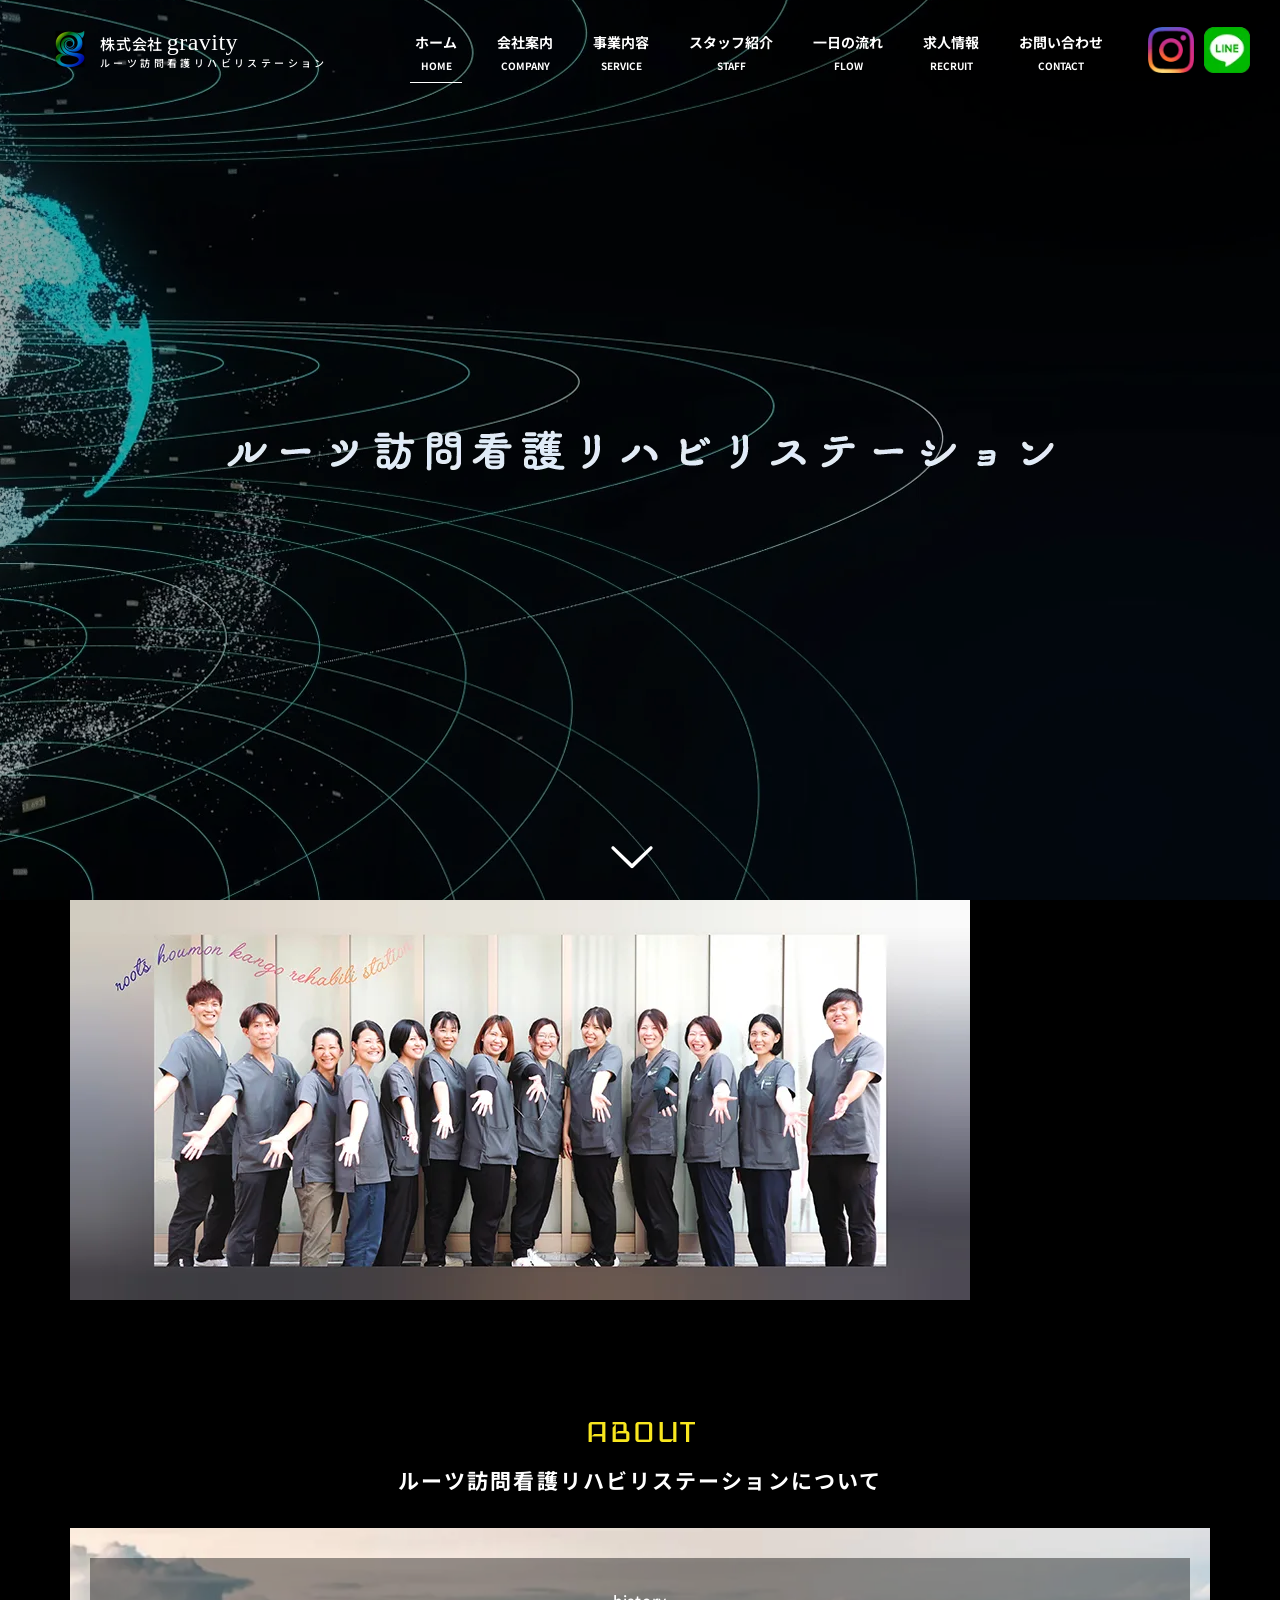
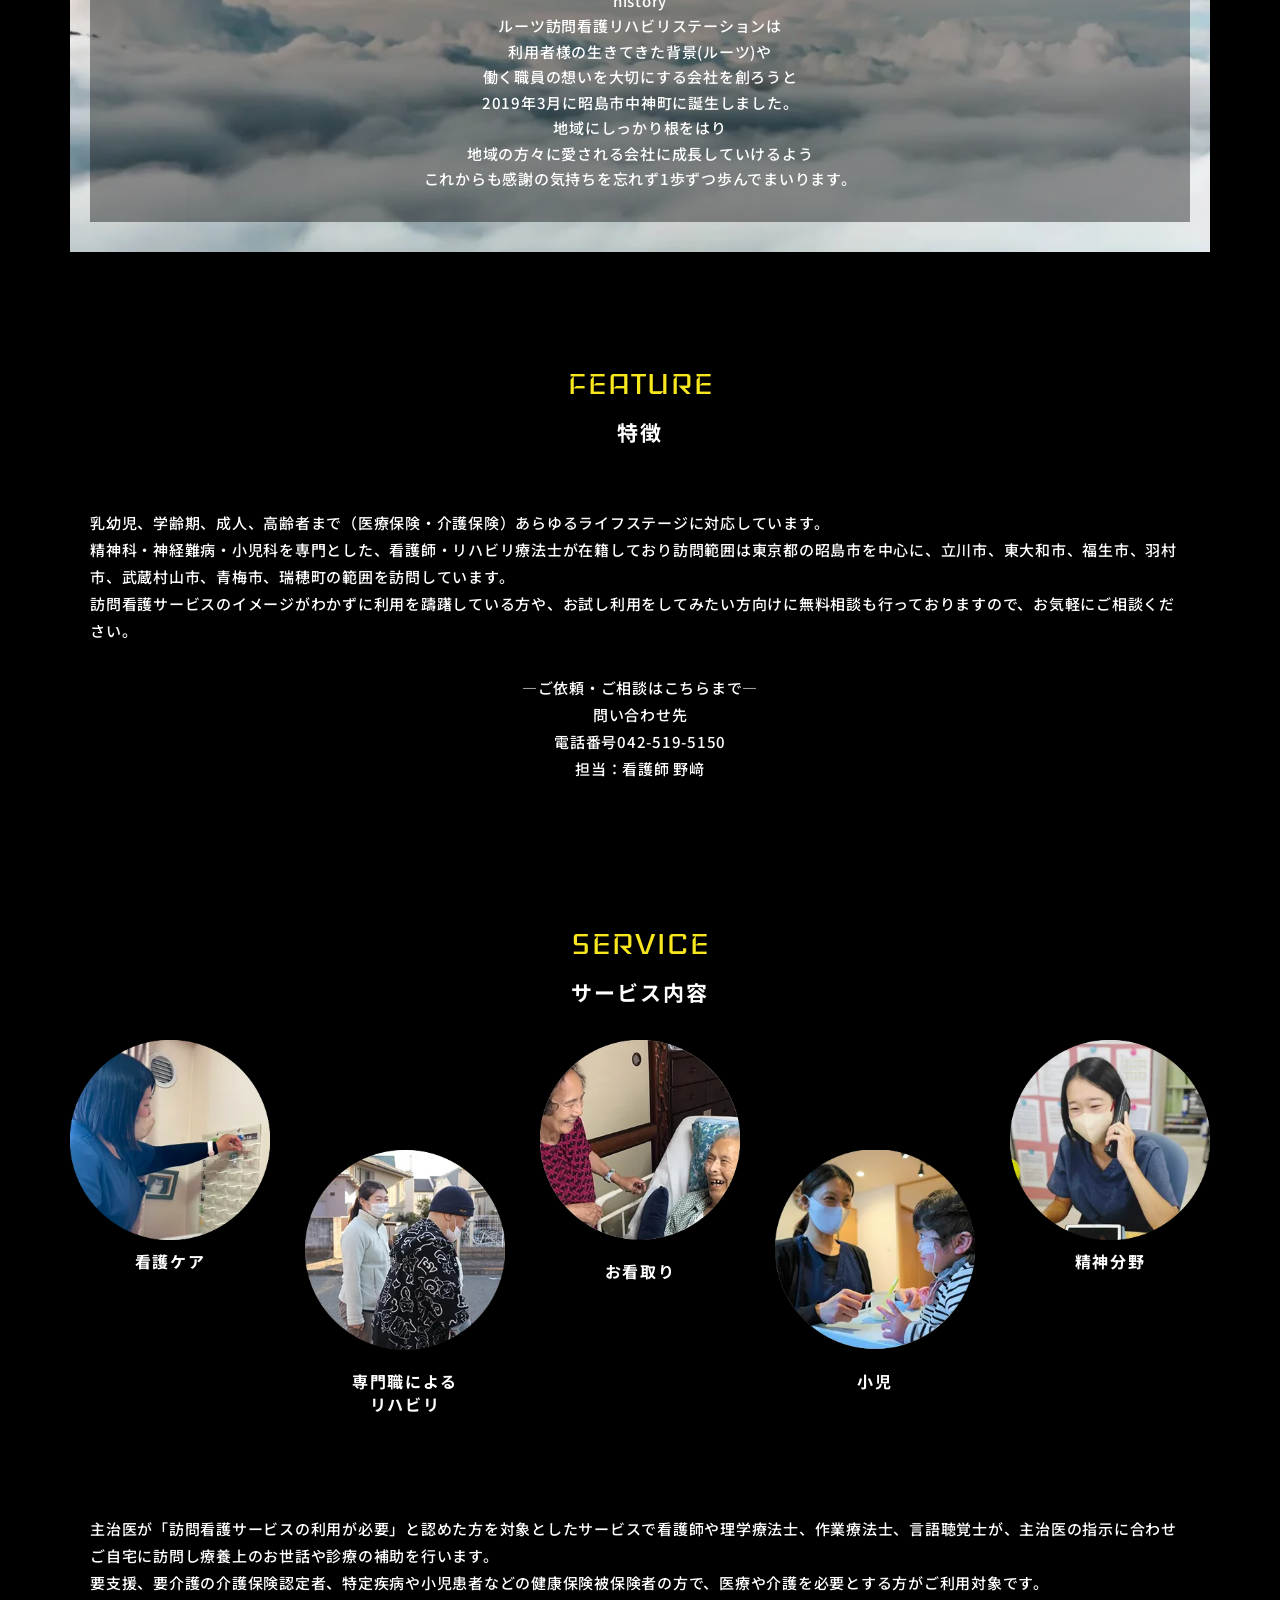
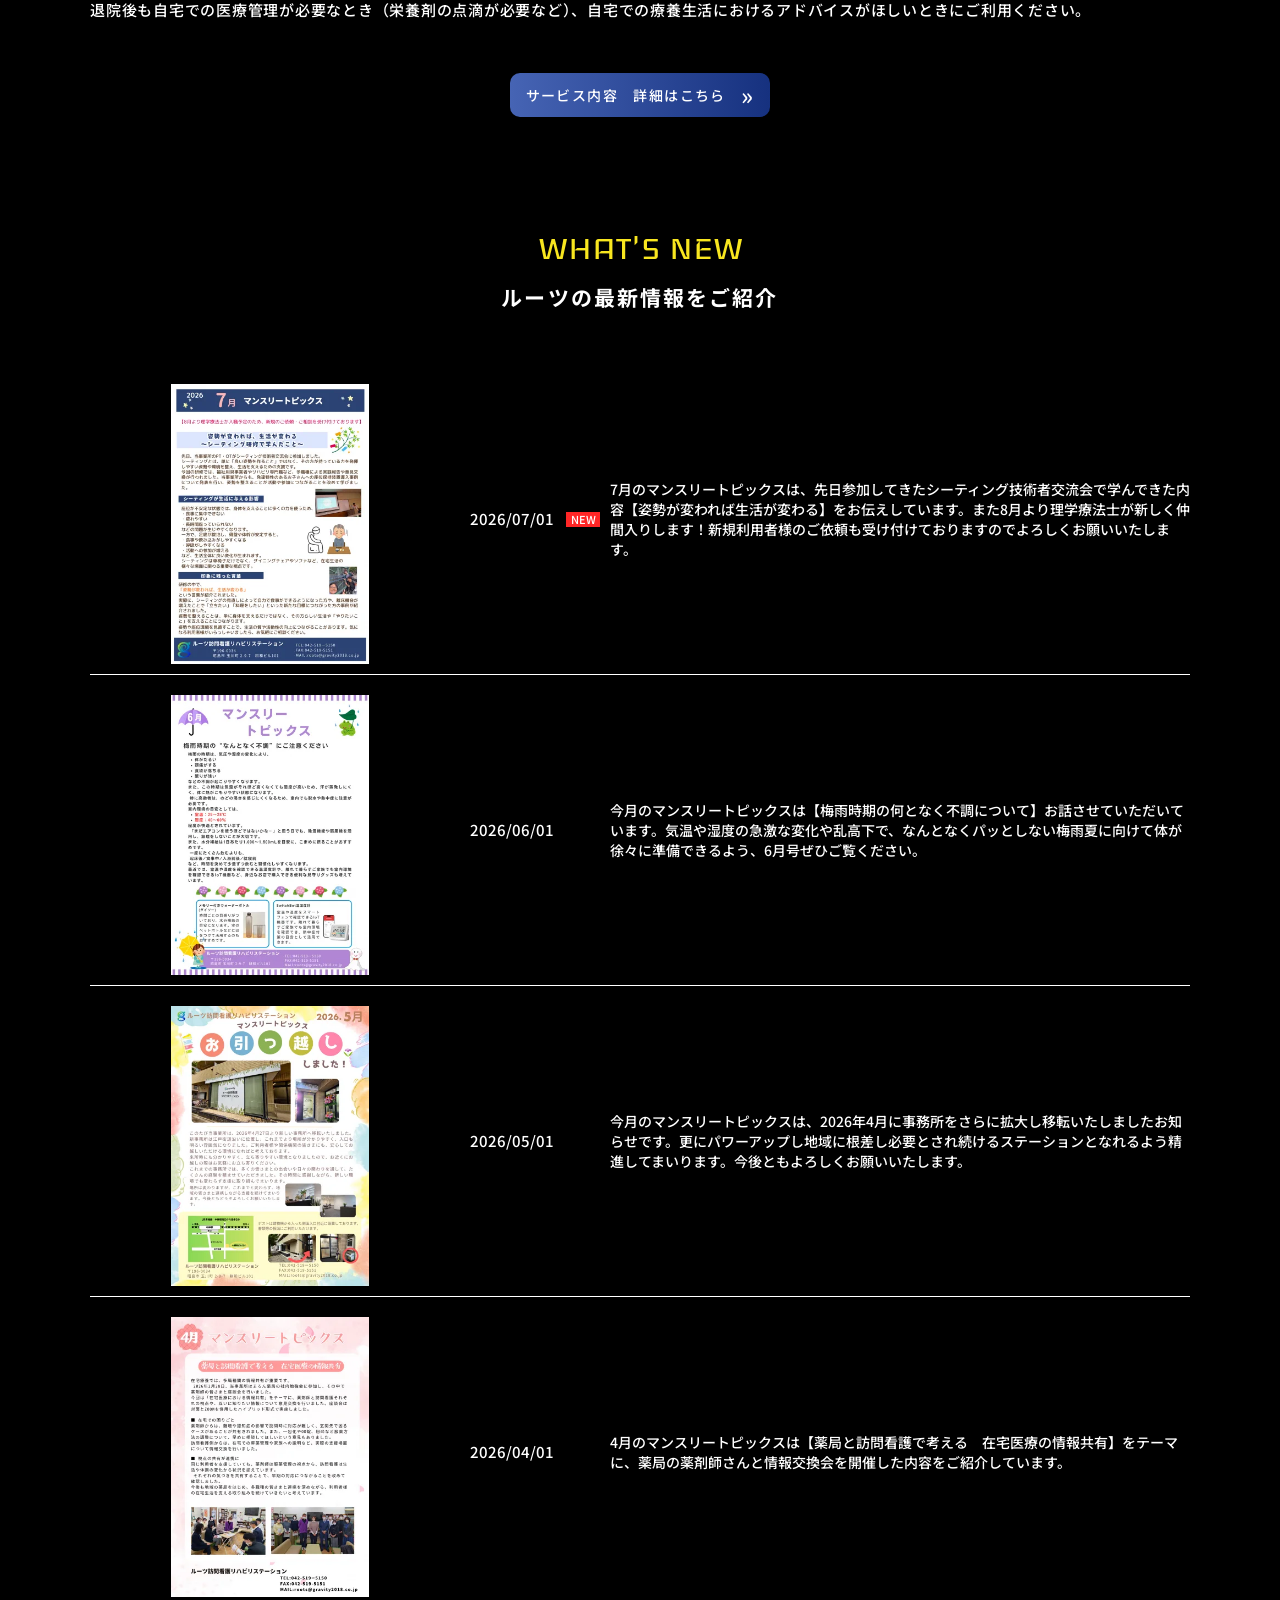
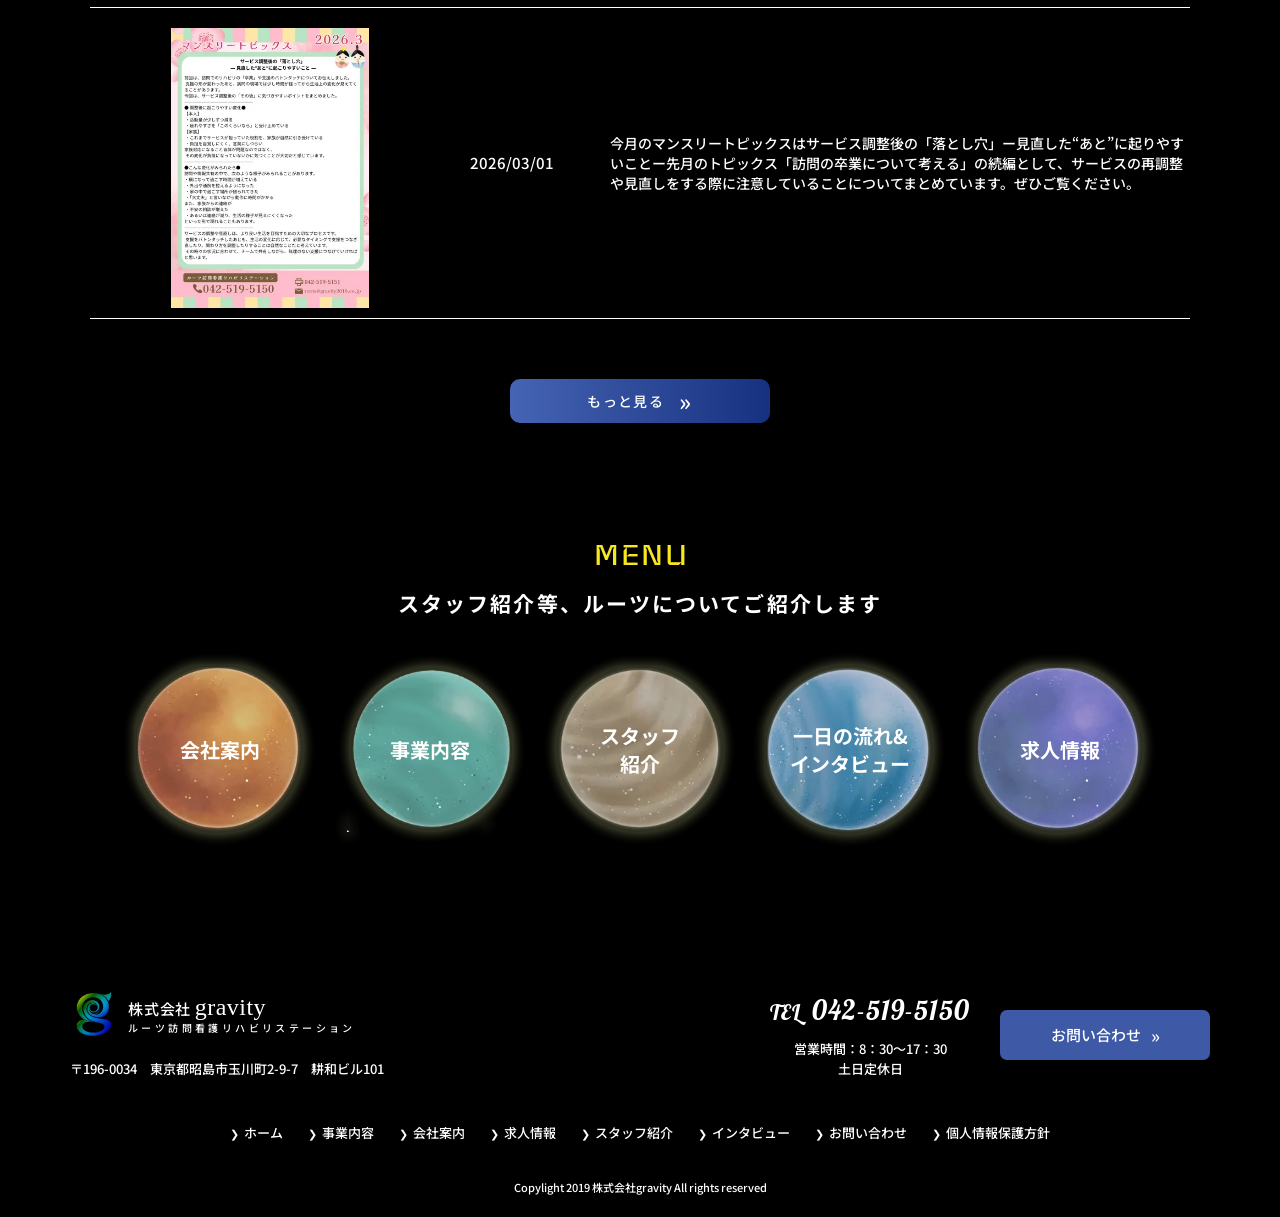
==== index.html @ e6da3119 "ルーツ訪問看護リハビリステーション サイト再構築版 (お客様確認用ステージング) - 現行サイト(gravity2018.co.jp)の忠実再現版 全9ページ - 新ロゴ・新住所(玉川町2-9-7 耕" ====
<!DOCTYPE html>
<html lang="ja">
<head>
	<meta charset="UTF-8">
	<title>ルーツ訪問看護リハビリステーション｜昭島市、立川市を経験豊富なスタッフが訪問看護で安心サポート｜株式会社gravity</title>
	<meta name="description" content="ルーツ訪問看護リハビリステーションは高齢者向け住宅などにお住まいの方に訪問看護・訪問リハビリ・ケアマネジメントを行っております。経験豊富なスタッフが在宅による訪問看護というサポートで、安心と共に心地よい生活が送れるようお手伝い致します。　訪問看護スタッフも募集中です。">
	<meta name="viewport" content="width=device-width, initial-scale=1">
	<meta name="format-detection" content="telephone=no">

	<!-- OGP (公開ドメイン確定後、og:url / og:image を絶対URLに変更する) -->
	<meta property="og:type" content="website">
	<meta property="og:title" content="ルーツ訪問看護リハビリステーション｜株式会社gravity">
	<meta property="og:description" content="昭島市、立川市を中心に訪問看護・訪問リハビリを行うルーツ訪問看護リハビリステーションの公式サイトです。">
	<meta property="og:site_name" content="ルーツ訪問看護リハビリステーション">
	<meta property="og:image" content="ogp.png">
	<meta property="og:locale" content="ja_JP">
	<meta name="twitter:card" content="summary_large_image">

	<link rel="icon" href="favicon.ico">
	<link rel="apple-touch-icon" href="apple-touch-icon.png">

	<link rel="preconnect" href="https://fonts.googleapis.com">
	<link rel="preconnect" href="https://fonts.gstatic.com" crossorigin>
	<link href="https://fonts.googleapis.com/css2?family=Iceland&family=Noto+Sans+JP:wght@500;700&family=Pattaya&display=swap" rel="stylesheet">
	<link rel="stylesheet" href="css/style.css">

	<!-- 構造化データ(JSON-LD)は js/include.js が data/company.json から生成 -->
	<script src="js/site-config.js"></script>
</head>

<body data-page="home">
	<!-- 背景: SP・アニメ抑制時は静止画、PCは動画 (ui.jsが切替) -->
	<div class="bg-poster" aria-hidden="true"></div>
	<video id="bg-video" data-src="video/bg_movie.mp4" poster="optimized/images/bg_body.webp" muted loop playsinline autoplay preload="none" aria-hidden="true" tabindex="-1"></video>
	<div class="video_grad" aria-hidden="true"></div>

	<div class="site">
		<header id="site-header" class="site-header"><!-- js/include.js が描画 --></header>

		<main>
			<div class="mainimg">
				<p class="catch_top"><img src="optimized/images/catch_mainimg.webp" width="880" height="180" alt="あなたのために今考え 今動く　ルーツ訪問看護リハビリテーション　Roots Home Nursing Rehabilitation Station"></p>
				<a href="#top_staff" class="scroll-down" aria-label="下へスクロール"></a>
			</div>

			<div class="container mb_cont" id="top_staff">
				<p><img src="optimized/images/top_staff.webp" width="900" height="400" alt="ルーツ訪問看護リハビリステーションのスタッフ" loading="lazy" decoding="async"></p>
			</div>

			<!-- 求人告知枠: 現行サイトで非表示のため hidden を維持。
			     表示する場合は hidden 属性を外すだけで有効になる。 -->
			<section class="container mb_cont" id="top-recruit" hidden>
				<h2 class="top"><span>RECRUIT</span>求人情報</h2>
				<p class="ttl_top01">ルーツ訪問看護リハビリステーションでは一緒に働いてくれる仲間を募集中です。<br>
					<span class="add-text">ホームページまたはお電話で直接ご連絡をいただき採用に至った場合には、<br>お祝い金と入社支度金を支給します。(支給要件あり)</span></p>
				<p class="btn_top"><a href="recruit.html">ルーツ訪問看護リハビリステーションの<br class="pc-hide">特徴や募集要項など 詳しくはこちら</a></p>
			</section>

			<section class="container mb_cont">
				<h2 class="top"><span>ABOUT</span>ルーツ訪問看護リハビリステーションについて</h2>
				<div class="flexBox_c">
					<div class="cont50">
						<div class="bg_about">
							<div class="bg_black02">
								<p class="s15 lh2 tac">
									history<br>
									ルーツ訪問看護リハビリステーションは<br>
									利用者様の生きてきた背景(ルーツ)や<br>
									働く職員の想いを大切にする会社を創ろうと<br>
									2019年3月に昭島市中神町に誕生しました。<br>
									地域にしっかり根をはり<br>
									地域の方々に愛される会社に成長していけるよう<br>
									これからも感謝の気持ちを忘れず1歩ずつ歩んでまいります。
								</p>
							</div>
						</div>
					</div>
				</div>
			</section>

			<section class="container mb_cont">
				<h2 class="top"><span>FEATURE</span>特徴</h2>
				<div class="bg_black w_top04">
					<div class="mb30">
						<p class="text">乳幼児、学齢期、成人、高齢者まで（医療保険・介護保険）あらゆるライフステージに対応しています。<br>
							精神科・神経難病・小児科を専門とした、看護師・リハビリ療法士が在籍しており訪問範囲は東京都の昭島市を中心に、立川市、東大和市、福生市、羽村市、武蔵村山市、青梅市、瑞穂町の範囲を訪問しています。<br>
							訪問看護サービスのイメージがわかずに利用を躊躇している方や、お試し利用をしてみたい方向けに無料相談も行っておりますので、お気軽にご相談ください。</p>
					</div>
					<p class="tac">―ご依頼・ご相談はこちらまで―<br>
						問い合わせ先<br>
						電話番号042-519-5150<br>
						担当：看護師 野﨑</p>
				</div>
			</section>

			<section class="container mb_cont">
				<h2 class="top"><span>SERVICE</span>サービス内容</h2>
				<div class="flex_b mb_cont3">
					<article class="top06">
						<a href="service.html#service01_3">
							<p><img src="optimized/images/pic_top06_1.webp" width="285" height="285" alt="看護ケア" loading="lazy" decoding="async"></p>
							<h3>看護ケア</h3>
						</a>
					</article>
					<article class="top06">
						<a href="service.html#service01_2">
							<p><img src="optimized/images/pic_top06_2.webp" width="285" height="300" alt="専門職によるリハビリ" loading="lazy" decoding="async"></p>
							<h3>専門職による<br>リハビリ</h3>
						</a>
					</article>
					<article class="top06">
						<a href="service.html#service01_4">
							<p><img src="optimized/images/pic_top06_3.webp" width="285" height="300" alt="お看取り" loading="lazy" decoding="async"></p>
							<h3>お看取り</h3>
						</a>
					</article>
					<article class="top06">
						<a href="service.html#service01_1">
							<p><img src="optimized/images/pic_top06_4.webp" width="285" height="300" alt="小児" loading="lazy" decoding="async"></p>
							<h3>小児</h3>
						</a>
					</article>
					<article class="top06">
						<a href="service.html#service01_seisin">
							<p><img src="optimized/images/pic_top06_5.webp" width="285" height="285" alt="精神分野" loading="lazy" decoding="async"></p>
							<h3>精神分野</h3>
						</a>
					</article>
				</div>
				<div class="bg_black w_top04">
					<p class="text">主治医が「訪問看護サービスの利用が必要」と認めた方を対象としたサービスで看護師や理学療法士、作業療法士、言語聴覚士が、主治医の指示に合わせご自宅に訪問し療養上のお世話や診療の補助を行います。<br>
						要支援、要介護の介護保険認定者、特定疾病や小児患者などの健康保険被保険者の方で、医療や介護を必要とする方がご利用対象です。<br>
						退院後も自宅での医療管理が必要なとき（栄養剤の点滴が必要など）、自宅での療養生活におけるアドバイスがほしいときにご利用ください。</p>
				</div>
				<p class="btn_top"><a href="service.html">サービス内容　詳細はこちら</a></p>
			</section>

			<section class="container mb_cont">
				<h2 class="top"><span>WHAT'S NEW</span>ルーツの最新情報をご紹介</h2>
				<div class="bg_top05">
					<div id="news-list"><!-- js/render-news.js が最新5件を描画 --></div>
				</div>
				<p class="btn_top btn_news"><a href="news.html">もっと見る</a></p>
			</section>

			<section class="container mb_cont">
				<h2 class="top"><span>MENU</span>スタッフ紹介等、ルーツについてご紹介します</h2>
				<ul class="top04">
					<li><a href="company.html">会社案内</a></li>
					<li><a href="service.html">事業内容</a></li>
					<li><a href="staff.html">スタッフ<br>紹介</a></li>
					<li><a href="interview.html">一日の流れ&amp;<br>インタビュー</a></li>
					<li><a href="recruit.html">求人情報</a></li>
				</ul>
			</section>
		</main>

		<footer id="site-footer" class="site-footer"><!-- js/include.js が描画 --></footer>

		<p class="pagetop"><a href="#" aria-label="このページの先頭へ"><img src="optimized/images/pagetop.webp" width="44" height="43" alt="pagetop このページの先頭へ"></a></p>
	</div>

	<dialog id="lightbox" class="lightbox" aria-label="画像の拡大表示">
		<button class="lightbox-close" aria-label="閉じる">×</button>
		<img src="" alt="">
	</dialog>

	<noscript><p style="text-align:center;padding:1em;">このサイトの表示にはJavaScriptが必要です。</p></noscript>

	<script src="js/data-source.js"></script>
	<script src="js/include.js"></script>
	<script src="js/render-news.js"></script>
	<script src="js/ui.js"></script>
</body>
</html>
---- css/style.css ----
@charset "UTF-8";
/* ============================================================
   ルーツ訪問看護リハビリステーション
   既存サイト(gravity2018.co.jp)再現版 スタイルシート
   - Bootstrap/jQuery非依存
   - ブレークポイント: SP <768 / TB 768-991 / PC >=992 / WIDE >=1200
   ============================================================ */

:root {
  --c-bg: #000;
  --c-text: #fff;
  --c-accent: #f8e61f;
  --c-btn-grad-1: #4664b4;
  --c-btn-grad-2: #16317f;
  --c-btn-footer: #3e59a6;
  --c-news-new: #ff2626;
  --font-base: 'Noto Sans JP', "ヒラギノ角ゴ ProN", "Hiragino Kaku Gothic ProN", "メイリオ", Meiryo, sans-serif;
  --font-en: 'Iceland', cursive;
  --font-tel: 'Pattaya', sans-serif;
}

/* ---------- reset ---------- */
*, *::before, *::after { box-sizing: border-box; }
body, h1, h2, h3, p, ul, ol, li, figure, dl, dd { margin: 0; padding: 0; }
ul, ol { list-style: none; }
img { max-width: 100%; height: auto; vertical-align: middle; border: 0; }
a { color: var(--c-text); text-decoration: none; transition: opacity .2s; }
a:hover { opacity: .8; }
button { font: inherit; background: none; border: none; cursor: pointer; color: inherit; }

html { scroll-behavior: smooth; }
body {
  font-family: var(--font-base);
  font-weight: 500;
  font-size: 15px;
  color: var(--c-text);
  background-color: var(--c-bg);
  -webkit-text-size-adjust: 100%;
  line-height: 1.6;
}

.visually-hidden {
  position: absolute; width: 1px; height: 1px;
  margin: -1px; padding: 0; overflow: hidden;
  clip: rect(0 0 0 0); white-space: nowrap; border: 0;
}

/* ---------- layout ---------- */
.container { width: 100%; padding: 0 15px; margin: 0 auto; }
@media (min-width: 768px)  { .container { max-width: 750px; } }
@media (min-width: 992px)  { .container { max-width: 970px; } }
@media (min-width: 1200px) { .container { max-width: 1170px; } }

.mb_cont  { margin-bottom: 60px; }
.mb_cont3 { margin-bottom: 30px; }
@media (min-width: 992px) {
  .mb_cont  { margin-bottom: 100px; }
  .mb_cont3 { margin-bottom: 40px; }
}
.mb30 { margin-bottom: 30px; }
.tac { text-align: center; }
.lh2 { line-height: 2; letter-spacing: .05em; }
.s15 { font-size: 14px; line-height: 1.7; }
@media (min-width: 768px) { .s15 { font-size: 15px; } }

/* ---------- 背景動画・ポスター ---------- */
.bg-poster {
  position: fixed; inset: 0; z-index: 0;
  background: url(../optimized/images/bg_body.webp) no-repeat center center / cover;
}
#bg-video {
  position: fixed; right: 0; bottom: 0;
  min-width: 100%; min-height: 100%;
  width: auto; height: auto;
  z-index: 1;
  object-fit: cover;
}
body.no-video #bg-video { display: none; }
.video_grad {
  width: 100%; height: 100vh;
  position: fixed; top: 0; left: 0;
  background: linear-gradient(to bottom, #000, #000);
  opacity: .35;
  z-index: 2;
  pointer-events: none;
}
.site { position: relative; z-index: 3; overflow-x: hidden; }

/* ---------- header / nav ---------- */
header.site-header {
  width: 100%;
  padding: 15px;
  position: absolute; top: 0; left: 0;
  z-index: 9999;
}
@media (min-width: 992px) {
  header.site-header {
    height: 100px;
    padding: 15px 30px 15px 50px;
    display: flex; align-items: center;
  }
  header.site-header.h_fixed {
    position: fixed;
    background-color: rgba(0, 0, 0, .8);
    box-shadow: 1px 1px 1px rgba(0, 0, 0, .2);
    transition: background-color .3s;
  }
}
.header-inner {
  width: 100%; max-width: 1900px; margin: 0 auto;
  display: flex; align-items: center; justify-content: space-between;
}
.brand { line-height: 1; }
.brand a { display: inline-block; }

/* ---------- 新ロゴ (マーク + テキスト) ---------- */
a.logo-lockup {
  display: inline-flex;
  align-items: center;
  gap: 10px;
  color: #fff;
  white-space: nowrap;
}
a.logo-lockup:hover { opacity: .9; }
.logo-mark { width: auto; height: 44px; flex-shrink: 0; }
.logo-text { display: flex; flex-direction: column; gap: 4px; line-height: 1; }
.logo-company { font-size: 15px; font-weight: 500; letter-spacing: .05em; }
.logo-company .logo-en {
  font-family: Georgia, "Times New Roman", serif;
  font-size: 24px;
  letter-spacing: .02em;
}
.logo-brand { font-size: 10px; letter-spacing: .34em; font-weight: 500; white-space: nowrap; }
@media (max-width: 480px) {
  .logo-mark { height: 36px; }
  .logo-company { font-size: 13px; }
  .logo-company .logo-en { font-size: 19px; }
  .logo-brand { font-size: 8px; letter-spacing: .22em; }
}
@media (min-width: 992px)  { .logo-mark { height: 40px; } }
@media (min-width: 1300px) { .logo-mark { height: 50px; } }

.flex_right { display: flex; align-items: center; }

/* SNSアイコン */
.sns-list { display: flex; align-items: center; gap: 10px; }
.sns-list img { width: 40px; }
@media (min-width: 992px) { .sns-list { margin-left: 10px; } .sns-list img { width: 46px; } }
.sns-sp { position: absolute; top: 22px; right: 60px; }
@media (min-width: 992px) { .sns-sp { display: none; } }
@media (max-width: 991px) { .sns-pc { display: none; } }

/* ハンバーガー (<=991px) */
.nav-toggle {
  display: none;
  position: absolute; top: 24px; right: 15px;
  width: 30px; height: 20px;
  z-index: 10001;
}
.nav-toggle span {
  position: absolute; right: 0;
  width: 100%; height: 2px;
  background-color: #fff;
  transition: transform .4s, opacity .4s;
}
.nav-toggle span:nth-of-type(1) { top: 0; }
.nav-toggle span:nth-of-type(2) { top: 9px; }
.nav-toggle span:nth-of-type(3) { bottom: 0; }
.nav-toggle[aria-expanded="true"] span:nth-of-type(1) { transform: translateY(9px) rotate(-45deg); }
.nav-toggle[aria-expanded="true"] span:nth-of-type(2) { opacity: 0; }
.nav-toggle[aria-expanded="true"] span:nth-of-type(3) { transform: translateY(-9px) rotate(45deg); }

@media (max-width: 991px) {
  .nav-toggle { display: block; }
  #gnav {
    display: none;
    width: 100%; height: 100vh;
    background: rgba(0, 0, 0, .8);
    position: fixed; top: 0; left: 0;
    z-index: 10000;
    padding: 70px 0 50px;
    overflow-y: auto;
    -webkit-overflow-scrolling: touch;
  }
  body.nav-open #gnav { display: block; }
  body.nav-open { overflow: hidden; }
  #gnav li > a {
    display: block;
    padding: 15px;
    font-size: 15px;
    font-weight: bold;
    color: #fff;
    margin: 5px 10px;
    border-radius: 2px;
    text-align: left;
  }
  #gnav li > a span {
    color: #999;
    font-size: 10px;
    font-weight: normal;
    float: right;
    letter-spacing: 1px;
  }
  #gnav li.active > a,
  #gnav li > a:hover { background-color: #333; opacity: 1; }
}

@media (min-width: 992px) {
  #gnav { display: flex; align-items: center; }
  #gnav ul { display: flex; }
  #gnav li { display: inline-block; }
  #gnav li > a {
    display: block;
    position: relative;
    font-size: 13px;
    font-weight: bold;
    color: #fff;
    margin: 10px 10px 0 0;
    padding: 0 5px 5px;
    text-align: center;
  }
  #gnav li > a span {
    font-size: 10px;
    color: #fff;
    display: block;
    text-align: center;
    margin-top: 5px;
  }
  #gnav li > a:hover { opacity: 1; }
  #gnav li > a::after {
    display: block; content: '';
    width: 100%; height: 1px;
    background-color: #fff;
    position: absolute; bottom: -4px; left: 0;
    transform: scale(0, 1);
    transform-origin: center top;
    transition: .25s;
  }
  #gnav li > a:hover::after,
  #gnav li.active > a::after { transform: scale(1, 1); }
}
@media (min-width: 1200px) {
  #gnav li > a { font-size: 14px; margin-right: 30px; }
}

/* ---------- ヒーロー ---------- */
.mainimg { width: 100%; height: 100vh; position: relative; }
.catch_top {
  width: 100%;
  position: absolute; top: 50%; left: 50%;
  transform: translate(-50%, -50%);
  text-align: center;
  line-height: 1.4;
  z-index: 3;
}
.catch_top img { width: 90%; max-width: 400px; }
@media (min-width: 768px)  { .catch_top img { width: 80%; max-width: 680px; } }
@media (min-width: 1200px) { .catch_top img { max-width: 880px; } }

.scroll-down {
  display: none;
  cursor: pointer;
  height: 48px; width: 64px;
  position: absolute; left: 50%; bottom: 20px;
  margin-left: -32px;
  z-index: 100;
  background-image: url([data-uri]);
  background-size: contain;
  background-repeat: no-repeat;
  animation: scroll_fade_move_down 2s ease-in-out infinite;
}
@media (min-width: 1200px) { .scroll-down { display: block; } }
@keyframes scroll_fade_move_down {
  0%   { transform: translateY(0);    opacity: 0; }
  50%  { opacity: 1; }
  100% { transform: translateY(15px); opacity: 0; }
}

/* ---------- 見出し ---------- */
h2.top {
  font-size: 18px;
  text-align: center;
  font-weight: 700;
  letter-spacing: .1em;
  margin-bottom: 30px;
  line-height: 1.6;
}
@media (min-width: 768px) { h2.top { font-size: 21px; } }
h2.top span {
  font-family: var(--font-en);
  font-size: 40px;
  color: var(--c-accent);
  font-weight: normal;
  display: block;
  letter-spacing: 0;
}

/* ---------- 汎用パネル ---------- */
.bg_black   { background: rgba(0, 0, 0, .7); padding: 30px 20px; }
.bg_black02 { background: rgba(0, 0, 0, .4); padding: 30px 20px; }
.w_top04 {
  width: 100%; margin: 0 auto 20px;
  line-height: 1.8; letter-spacing: .05em;
}
.flexBox_c { display: flex; justify-content: center; }
.cont50 { width: 100%; }
.bg_about {
  background: url(../optimized/images/bg_about.webp) no-repeat center bottom / cover;
  padding: 30px 20px;
}

/* ---------- 求人告知(現在非表示) ---------- */
#top-recruit[hidden] { display: none; }
.ttl_top01 {
  font-size: 16px;
  text-align: center;
  font-weight: 700;
  letter-spacing: .1em;
  margin-bottom: 30px;
  line-height: 1.8;
}

/* ---------- ボタン ---------- */
.btn_top a {
  display: flex; align-items: center; justify-content: center;
  width: 260px;
  padding: .7em 1em;
  background: linear-gradient(to right, var(--c-btn-grad-1), var(--c-btn-grad-2));
  font-size: 14px;
  color: #fff;
  text-align: center;
  font-weight: 500;
  letter-spacing: .1em;
  margin: 0 auto;
  border-radius: 10px;
  transition: background .2s, color .2s;
}
.btn_top a::after {
  content: "\00BB";
  margin-left: 15px;
  font-size: 24px;
  line-height: 1;
}
.btn_top a:hover {
  background: linear-gradient(to right, #fff, #d3d3f7);
  color: var(--c-btn-grad-1);
  opacity: 1;
}

/* ---------- サービスカード ---------- */
.flex_b { display: flex; flex-direction: column; }
@media (min-width: 768px) {
  .flex_b { flex-direction: row; justify-content: space-between; }
}
article.top06 { width: 100%; max-width: 200px; margin: 0 auto 30px; }
article.top06 a {
  display: flex; flex-direction: column;
  align-items: center; justify-content: center;
}
article.top06 h3 {
  font-size: 16px;
  color: #fff;
  font-weight: 700;
  margin-top: 10px;
  letter-spacing: .1em;
  text-align: center;
  line-height: 1.4;
}
@media (min-width: 768px) {
  article.top06 { width: 20%; margin: 0 0 30px; }
  article.top06:nth-of-type(2),
  article.top06:nth-of-type(4) { margin-top: 110px; }
}

/* ---------- お知らせ ---------- */
.bg_top05 { background: rgba(0, 0, 0, .7); padding: 20px 10px; }
@media (min-width: 768px) { .bg_top05 { padding: 25px 20px; } }

article.news_top {
  display: flex; flex-direction: column;
  padding-bottom: 5px;
  border-bottom: 1px solid #fff;
  margin-bottom: 5px;
}
article.news_top .info {
  display: flex; align-items: center;
  gap: 10px;
  order: 1;
  margin-bottom: 10px;
}
article.news_top .news_cont {
  width: 100%;
  font-size: 14px;
  line-height: normal;
  order: 2;
  margin-bottom: 10px;
}
article.news_top .pic { width: 160px; order: 3; padding-bottom: 10px; }
article.news_top .pic p {
  width: 140px; height: 90px;
  display: flex; align-items: center; justify-content: center;
}
article.news_top .pic img { max-width: 136px; max-height: 86px; width: auto; }
article.news_top .news_icon {
  font-size: 11px;
  background-color: var(--c-news-new);
  padding: .2em .4em;
  line-height: 1;
}
@media (min-width: 768px) {
  article.news_top { flex-direction: row; align-items: center; }
  article.news_top .pic {
    width: 360px; height: 300px; order: 0;
    margin-right: 20px; padding: 10px;
    flex-shrink: 0;
  }
  article.news_top .pic p { width: 340px; height: 290px; }
  article.news_top .pic img { max-width: 336px; max-height: 280px; }
  article.news_top .info {
    width: 130px; order: 0;
    flex-shrink: 0;
    justify-content: space-between;
    margin-bottom: 0; margin-right: 10px;
  }
  article.news_top .news_cont { order: 0; margin-bottom: 0; }
}
.btn_news { margin-top: 30px; }

/* ---------- MENUタイル ---------- */
ul.top04 {
  display: flex; flex-wrap: wrap;
  justify-content: center;
  gap: 10px;
}
ul.top04 li { transition: .3s; }
ul.top04 li a {
  display: flex; flex-direction: column;
  align-items: center; justify-content: center;
  width: 200px; height: 200px;
  font-weight: 700;
  font-size: 20px;
  color: #fff;
  text-align: center;
  line-height: 1.4;
}
ul.top04 li:nth-of-type(1) { background: url(../optimized/images/bg_top04_1.webp) center / 200px auto no-repeat; }
ul.top04 li:nth-of-type(2) { background: url(../optimized/images/bg_top04_2.webp) center / 200px auto no-repeat; }
ul.top04 li:nth-of-type(3) { background: url(../optimized/images/bg_top04_3.webp) center / 200px auto no-repeat; }
ul.top04 li:nth-of-type(4) { background: url(../optimized/images/bg_top04_4.webp) center / 200px auto no-repeat; }
ul.top04 li:nth-of-type(5) { background: url(../optimized/images/bg_top04_5.webp) center / 200px auto no-repeat; }
ul.top04 li:nth-of-type(1):hover { background: url(../optimized/images/bg_top04_1_hover.webp) center / 240px auto no-repeat; }
ul.top04 li:nth-of-type(2):hover { background: url(../optimized/images/bg_top04_2_hover.webp) center / 240px auto no-repeat; }
ul.top04 li:nth-of-type(3):hover { background: url(../optimized/images/bg_top04_3_hover.webp) center / 240px auto no-repeat; }
ul.top04 li:nth-of-type(4):hover { background: url(../optimized/images/bg_top04_4_hover.webp) center / 240px auto no-repeat; }
ul.top04 li:nth-of-type(5):hover { background: url(../optimized/images/bg_top04_5_hover.webp) center / 240px auto no-repeat; }

/* ---------- フッター ---------- */
footer.site-footer { padding: 40px 0 20px; }
.footer-main { display: flex; flex-direction: column; gap: 25px; }
@media (min-width: 768px) {
  .footer-main { flex-direction: row; justify-content: space-between; align-items: center; }
}
.footer_l .logo_f { margin-bottom: 15px; }
.footer_l .logo_f .logo-mark { height: 48px; }
.footer_l .text_f { font-size: 13px; }
.footer_r { display: flex; flex-direction: column; align-items: center; gap: 15px; }
@media (min-width: 768px) { .footer_r { flex-direction: row; gap: 30px; } }
.tel_f {
  font-family: var(--font-tel);
  font-size: 21px;
  color: #fff;
  letter-spacing: .05em;
  text-align: center;
  margin-bottom: 5px;
}
.tel_f a { color: #fff; }
.tel_f .tel-number { display: inline-block; margin-left: 5px; font-size: 27px; }
.text_tel_f { font-size: 13px; text-align: center; }
.btn_contact_f a {
  display: flex; align-items: center; justify-content: center;
  width: 210px; height: 50px;
  border-radius: 7px;
  background-color: var(--c-btn-footer);
  font-size: 15px;
  color: #fff;
}
.btn_contact_f a::after {
  content: "\00BB";
  margin-left: 10px;
  font-size: 18px;
  line-height: 1;
}
ul.fnav {
  padding: 40px 0 0;
  display: flex; flex-direction: column;
  align-items: center; justify-content: center;
}
@media (min-width: 768px) { ul.fnav { flex-direction: row; flex-wrap: wrap; gap: 0 25px; } }
ul.fnav li { margin-bottom: 10px; }
ul.fnav li a { color: #fff; font-size: 13px; }
ul.fnav li a::before { content: "\276F"; margin-right: 5px; font-size: 11px; }
.copyright { font-size: 11px; text-align: center; margin-top: 25px; }

/* ---------- ページトップ ---------- */
.pagetop {
  position: fixed; right: 15px; bottom: 20px;
  z-index: 500;
  opacity: 0; visibility: hidden;
  transition: opacity .3s, visibility .3s;
}
.pagetop.is-visible { opacity: 1; visibility: visible; }
.pagetop img { width: 44px; }

/* ---------- ライトボックス ---------- */
dialog.lightbox {
  border: none; padding: 0;
  background: transparent;
  max-width: 90vw; max-height: 90vh;
}
dialog.lightbox::backdrop { background: rgba(0, 0, 0, .7); }
dialog.lightbox img {
  max-width: 90vw; max-height: 85vh;
  width: auto; height: auto;
  display: block;
}
dialog.lightbox .lightbox-close {
  position: absolute; top: -5px; right: 0;
  transform: translateY(-100%);
  color: #fff; font-size: 26px; line-height: 1;
  padding: 5px;
}

/* ============================================================
   下層ページ共通
   ============================================================ */
h1.sub, h2.sub {
  font-size: 18px;
  color: #fff;
  font-weight: 700;
  letter-spacing: .1em;
  text-align: center;
  margin-top: 100px;
  margin-bottom: 100px;
  line-height: 1.4;
}
h1.sub span, h2.sub span {
  font-family: var(--font-en);
  font-size: 40px;
  color: var(--c-accent);
  font-weight: normal;
  display: block;
  letter-spacing: 0;
  line-height: 1;
}
@media (min-width: 992px) {
  h1.sub, h2.sub { font-size: 21px; margin-top: 140px; }
  h1.sub span, h2.sub span { font-size: 66px; }
}
h3.sub {
  font-weight: 700;
  letter-spacing: .1em;
  color: var(--c-accent);
  font-size: 18px;
  text-align: center;
  margin-bottom: 10px;
  line-height: 1.4;
}
h3.sub span {
  font-family: var(--font-en);
  font-size: 24px;
  color: #fff;
  opacity: .5;
  font-weight: normal;
  display: block;
  margin-top: 5px;
}
@media (min-width: 768px) {
  h3.sub { font-size: 23px; margin-bottom: 30px; }
  h3.sub span { font-size: 34px; display: inline-block; margin-left: 20px; margin-top: 0; }
}

/* 汎用ユーティリティ(下層) */
.mt10 { margin-top: 10px; }
.mb20 { margin-bottom: 20px; }
.mb_cont2 { margin-bottom: 30px; }
@media (min-width: 992px) { .mb_cont2 { margin-bottom: 50px; } }
.flex_b.center, .flex_s.center { align-items: center; }
.flex_s.baseline { align-items: baseline; }
.flex_s {
  display: flex; flex-direction: column;
  justify-content: flex-start;
}
@media (min-width: 768px) { .flex_s { flex-direction: row; } }
.flex_s.wrap { flex-wrap: wrap; }
.cont30, .cont35, .cont48, .cont62, .cont68 { width: 100%; }
@media (min-width: 768px) {
  .cont30 { width: 30%; }
  .cont35 { width: 35%; }
  .cont48 { width: 48%; }
  .cont62 { width: 62%; }
  .cont68 { width: 68%; }
}
.br20 img { border-radius: 20px; }

/* ---------- 会社案内 ---------- */
.bg_philosophy, .bg_mission, .bg_vision {
  background-size: cover;
  margin-bottom: 30px;
  padding: 30px 20px;
}
article.company01 {
  background: rgba(15, 25, 122, .3);
  padding: 10px;
}
article.company01 h4 {
  font-size: 14px;
  font-weight: 700;
  letter-spacing: .05em;
  display: flex; flex-direction: column;
  margin-bottom: 10px;
}
article.company01 h4 span {
  font-family: var(--font-en);
  font-size: 20px;
  color: #fff;
  font-weight: normal;
  display: block;
  letter-spacing: 0;
}
@media (min-width: 992px) {
  article.company01 h4 { font-size: 16px; flex-direction: row; }
  article.company01 h4 span { font-size: 30px; margin-right: 20px; }
}
@media (min-width: 1200px) {
  article.company01 h4 span { font-size: 21px; margin-right: 30px; }
}
article.company01 .text { line-height: 2; letter-spacing: .05em; }
.titleH5 {
  position: relative;
  margin: 0 0 0 15px;
  padding: 1rem;
  color: var(--c-accent);
  font-weight: bold;
  font-size: 16px;
  display: inline;
}
.titleH5::before, .titleH5::after {
  position: absolute;
  top: 48%;
  width: 1.5rem;
  border-top: 2px dashed;
  content: '';
}
.titleH5::before { left: -1.5rem; }
.titleH5::after { right: -1.5rem; }
.company01-heading { margin-bottom: 15px; margin-left: 1.5rem; }
#company01 .titleH5 { color: #fff; }
@media (max-width: 768px) {
  #company01 .titleH5::before, #company01 .titleH5::after { display: none; }
  #company01 .titleH5 { margin-left: -10px; }
  .company01-heading { margin-left: 0; }
}
p.ttl_company01 {
  font-size: 13px;
  font-weight: 700;
  letter-spacing: .05em;
  line-height: 1.5;
  color: #fff;
  text-align: center;
  margin-bottom: 20px;
}
@media (min-width: 768px)  { p.ttl_company01 { font-size: 16px; margin-bottom: 30px; } }
@media (min-width: 992px)  { p.ttl_company01 { font-size: 18px; } }
.pc-only { display: none; }
@media (min-width: 768px) { .pc-only { display: block; } .sp-only { display: none; } }
/* 現行サイトの br.hidden-xs (PCのみ改行) / br.visible-xs (SPのみ改行) 相当 */
@media (max-width: 767px) { br.br-pc { display: none; } }
@media (min-width: 768px) { br.sp-br { display: none; } }

table.company {
  width: 100%;
  margin: 0 auto;
  border-collapse: separate;
  border-spacing: 0 15px;
  font-size: 14px;
}
table.company th, table.company td {
  padding: 10px 20px;
  letter-spacing: .05em;
}
table.company th {
  display: block;
  background: #2b2e2f;
  vertical-align: middle;
  width: 100%;
  position: relative;
  color: #fff;
  font-weight: bold;
  font-size: 14px;
  text-align: left;
}
table.company td {
  display: block;
  background: rgba(0, 0, 0, .8);
  padding-left: 20px;
  font-size: 14px;
  line-height: 1.6;
}
table.company a { color: #fff; }
@media (min-width: 768px) {
  table.company th, table.company td { display: table-cell; padding: 15px 20px; }
  table.company th {
    background: var(--c-btn-footer);
    width: 200px;
    text-align: center;
    font-weight: normal;
    font-size: 15px;
  }
  table.company th::after {
    left: 100%; top: 50%;
    border: solid transparent;
    content: " ";
    height: 0; width: 0;
    position: absolute;
    pointer-events: none;
    border-left-color: var(--c-btn-footer);
    border-width: 10px;
    margin-top: -10px;
  }
}
.access_map iframe { width: 100%; height: 300px; border: 0; }
@media (min-width: 768px) { .access_map iframe { height: 500px; } }
p.btn_map a {
  display: block;
  width: 200px; height: 50px;
  border: 1px solid #fff;
  margin: 25px auto;
  color: #fff;
  font-size: 15px;
  text-align: center;
  line-height: 50px;
}
@media (min-width: 768px) { p.btn_map a { width: 300px; } }

/* ---------- 事業内容 ---------- */
.mb_service { margin-bottom: 40px; }
@media (min-width: 768px)  { .mb_service { margin-bottom: 50px; } }
@media (min-width: 992px)  { .mb_service { margin-bottom: 70px; } }
.inner_service01 {
  background: rgba(0, 0, 0, .7);
  padding: 25px 15px;
  position: relative;
  z-index: 99;
  border-radius: 20px;
}
@media (min-width: 768px) { .inner_service01 { padding: 25px 20px; } }
.inner_service01 .lh2 { line-height: 1.8; }
h2.service01, h3.service01 {
  font-weight: 700;
  letter-spacing: .1em;
  color: var(--c-accent);
  font-size: 21px;
  margin-bottom: 15px;
}
@media (min-width: 768px)  { h2.service01, h3.service01 { font-size: 24px; } }
@media (min-width: 992px)  { h2.service01, h3.service01 { font-size: 30px; } }
h3.service02, h4.service02 {
  font-weight: 700;
  letter-spacing: .1em;
  font-size: 14px;
  text-align: center;
  margin-bottom: 20px;
  line-height: 1.6;
}
@media (min-width: 768px) { h3.service02, h4.service02 { font-size: 16px; margin-bottom: 30px; } }
@media (min-width: 992px) { h3.service02, h4.service02 { font-size: 18px; } }
.text_yellow { color: var(--c-accent); font-size: 18px !important; }
@media (min-width: 768px) { .text_yellow { font-size: 20px !important; } }
ul.service01 {
  display: flex; flex-direction: column; flex-wrap: wrap;
  width: 100%;
}
ul.service01 li {
  width: 100%;
  color: #fff;
  font-size: 13px;
  font-weight: 700;
  letter-spacing: .1em;
  background: rgba(0, 0, 0, .7);
  display: flex; align-items: center; justify-content: center;
  text-align: center;
  line-height: 1.6;
  padding: 10px 1em;
  border: 1px solid #fff;
  border-radius: 10px;
  margin-bottom: 15px;
}
@media (min-width: 768px) {
  ul.service01 { flex-direction: row; }
  ul.service01 li {
    width: 32%;
    margin-right: 2%;
    font-size: 16px;
    height: 100px;
    border-radius: 20px;
    margin-bottom: 30px;
    padding: 10px 20px;
  }
  ul.service01 li:nth-of-type(3n) { margin-right: 0; }
}
.contact_sub {
  background: rgba(0, 0, 0, .7);
  padding: 20px 10px;
  display: flex; flex-direction: column;
  text-align: center;
}
.contact_sub h3 {
  font-weight: 700;
  letter-spacing: .1em;
  color: var(--c-accent);
  font-size: 17px;
  margin-bottom: 0;
  line-height: 1.6;
}
@media (min-width: 768px) {
  .contact_sub { padding: 40px 20px; align-items: center; margin-bottom: 50px; }
  .contact_sub h3 { font-size: 21px; }
}

/* ---------- スタッフ紹介 ---------- */
.bg_staff01 {
  background: rgba(0, 0, 0, .7);
  padding: 20px 30px;
}
p.pic_staff01 { text-align: center; }
p.pic_staff01 img { width: 200px; height: 200px; }
.inner_staff01 { width: 100%; }
@media (min-width: 768px) {
  .inner_staff01 { width: 68%; background: rgba(0, 0, 0, .7); padding: 20px 30px; }
  p.pic_staff01 img { width: 140px; height: 140px; }
}
@media (min-width: 992px) {
  .inner_staff01 { padding: 20px 50px; }
  p.pic_staff01 img { width: 200px; height: 200px; }
}
p.post01 {
  font-weight: 700;
  font-size: 16px;
  color: var(--c-accent);
  margin-right: 20px;
}
@media (min-width: 992px) { p.post01 { font-size: 18px; } }
p.name_staff {
  font-size: 18px;
  color: var(--c-accent);
  font-weight: 700;
  letter-spacing: .1em;
  margin-bottom: 10px;
  line-height: 1.4;
}
@media (min-width: 768px) { p.name_staff { font-size: 20px; } }
p.name_staff span.staff01 { font-size: 12px; display: block; margin-top: 5px; }
@media (min-width: 768px) { p.name_staff span.staff01 { font-size: 15px; display: inline-block; margin-left: 20px; margin-top: 0; } }
p.name_staff span.staff { font-size: 12px; display: block; margin-top: 2px; }
@media (min-width: 768px) { p.name_staff span.staff { font-size: 13px; } }
p.job { font-size: 15px; font-weight: 500; margin-bottom: 15px; }
@media (min-width: 992px) { p.job { font-size: 16px; } }
p.job_staff { font-size: 14px; font-weight: 500; margin-bottom: 20px; line-height: 1.6; }
@media (min-width: 992px) { p.job_staff { margin-bottom: 15px; } }
.inner_staff01 p.text, article.staff p.text { font-size: 14px; line-height: 1.6; }
article.staff {
  width: 100%;
  background: rgba(0, 0, 0, .7);
  padding: 20px;
  margin-bottom: 40px;
  display: flex; flex-direction: column;
  align-items: center;
  justify-content: space-between;
}
/* 役職と氏名の並び: 1200px未満は縦積み・1200px以上は横並び(現行踏襲) */
@media (max-width: 1199px) {
  article.staff .flex_s { flex-direction: column !important; }
}
article.staff p.post {
  font-weight: 700;
  font-size: 15px;
  color: var(--c-accent);
  margin-top: 10px;
}
article.staff .cont35 p { text-align: center; }
@media (min-width: 768px) {
  article.staff { width: 48%; margin-right: 4%; }
  article.staff:nth-of-type(2n) { margin-right: 0; }
  article.staff .cont35 { width: 40%; }
  article.staff .cont62 { width: 90%; margin-top: 10px; }
  article.staff p.post { font-size: 18px; margin-right: 20px; margin-top: 0; }
}
@media (min-width: 992px) {
  article.staff { flex-direction: row; }
  article.staff .cont35 { width: 32%; }
  article.staff .cont62 { width: 62%; margin-top: 0; }
  article.staff p.post { margin-bottom: 5px; }
}

/* ---------- 一日の流れ＆よくある質問 ---------- */
.cont47 { width: 100%; }
@media (min-width: 768px) { .cont47 { width: 47%; } }
.inner_interview01 { position: relative; }
.inner_interview01::before {
  content: '';
  display: block;
  width: 3px;
  height: calc(100% - 70px);
  background-color: #ff9326;
  position: absolute;
  left: 7px;
  top: 35px;
}
article.interview01 { display: flex; flex-direction: row; }
article.interview01::before {
  content: '';
  display: block;
  flex-shrink: 0;
  width: 16px;
  height: 16px;
  background-color: #ff9326;
  border-radius: 50%;
  margin-right: 10px;
  margin-top: 20px;
  position: relative;
  z-index: 1;
}
article.interview01 .inner { flex: 1; }
article.interview01 p.ttl {
  background: rgba(0, 69, 93, .9);
  font-size: 16px;
  color: #f8e51f;
  font-weight: 700;
  letter-spacing: .1em;
  margin-bottom: 15px;
  display: inline-flex;
  align-items: center;
  flex-wrap: wrap;
  padding: .7em .5em;
}
article.interview01 p.ttl span {
  color: #fff;
  font-size: 12px;
  font-family: 'Orbitron', sans-serif;
  display: inline-block;
  margin-right: 10px;
}
.bg_interview { background: rgba(0, 0, 0, .7); padding: 30px 10px; }
@media (min-width: 768px) { .bg_interview { padding: 30px 20px; } }
.bg_interview .flex_b > .accbox { width: 100%; }

/* CSSアコーディオン(現行サイトの checkbox 方式を踏襲) */
.accbox { margin: 1em 0 2em; padding: 0; }
.accbox label {
  display: block;
  cursor: pointer;
  font-size: 14px;
  position: relative;
  padding: 0 15px 10px 0;
  color: #fff;
  margin-bottom: 15px;
  border-bottom: 1px dashed #fff;
  letter-spacing: .05em;
  font-weight: normal;
}
.accbox label span {
  display: inline-block;
  color: #2cca64;
  font-size: 21px;
  margin-right: 10px;
  font-weight: bold;
}
.ns_interview label span { color: orange; }
.accbox label:hover { opacity: .8; }
.accbox input { display: none; }
.accbox .accshow {
  height: 0;
  padding: 0;
  overflow: hidden;
  opacity: 0;
  position: relative;
  border: 1px solid var(--c-accent);
  transition: .4s;
  margin-bottom: 10px;
}
.cssacc:checked + .accshow {
  height: auto;
  opacity: 1;
  padding: 15px 15px 15px 55px;
  transition: .3s;
  font-size: 14px;
  line-height: 1.7;
  letter-spacing: .03em;
}
.cssacc:checked + .accshow::before {
  display: inline-block;
  position: absolute;
  left: 20px;
  font-size: 21px;
  line-height: 1.2;
  content: "A.";
  color: var(--c-accent);
  font-weight: bold;
}

/* ---------- 求人情報 ---------- */
.cont100 { width: 100%; }
.cont32 { width: 100%; }
.cont64 { width: 100%; }
@media (min-width: 768px) { .cont32 { width: 32%; } .cont64 { width: 64%; } }
.mb0 { margin-bottom: 0; }
.mb10 { margin-bottom: 10px; }
@media (max-width: 767px) { .reverse_sp { flex-direction: column-reverse; } }

p.ttl_recruit01 {
  font-size: 18px;
  font-weight: 700;
  letter-spacing: .1em;
  text-align: center;
  margin-bottom: 30px;
  line-height: 1.5;
}
p.ttl_recruit01 span {
  display: block;
  font-size: 24px;
  color: #f8e51f;
  margin-top: 10px;
}
@media (min-width: 992px) {
  p.ttl_recruit01 { font-size: 24px; }
  p.ttl_recruit01 span { font-size: 32px; }
}
.text02 {
  font-size: 16px;
  font-weight: 500;
  line-height: 1.6;
  text-align: center;
}
.ttl_recruit02 { text-align: center; }
.ttl_recruit02 h2, .ttl_recruit02 h3 {
  font-size: 20px;
  font-weight: 700;
  color: #f8e51f;
  letter-spacing: .1em;
  text-align: center;
  position: relative;
  display: inline-block;
  padding: 0 30px;
  margin: 0 auto 20px;
  line-height: 1.4;
}
.ttl_recruit02 h2::before, .ttl_recruit02 h3::before,
.ttl_recruit02 h2::after, .ttl_recruit02 h3::after {
  content: "";
  display: block;
  width: 2px;
  height: 40px;
  background-color: #f8e51f;
  position: absolute;
  top: 10px;
}
.ttl_recruit02 h2::before, .ttl_recruit02 h3::before { left: 0; transform: rotate(-25deg); }
.ttl_recruit02 h2::after, .ttl_recruit02 h3::after { right: 0; transform: rotate(25deg); }
@media (min-width: 992px) { .ttl_recruit02 h2, .ttl_recruit02 h3 { font-size: 26px; } }

.flex_recruit02 {
  display: flex; flex-direction: row;
  justify-content: space-between;
  flex-wrap: wrap;
}
article.recruit02 { width: 50%; margin-bottom: 30px; }
@media (min-width: 768px) { article.recruit02 { width: 20%; } }
article.recruit02 a {
  display: flex; flex-direction: column;
  align-items: center;
  width: 100%;
  color: #fff;
  text-align: center;
}
article.recruit02 p.icon {
  width: 100px; height: 100px;
  background-color: #f8e51f;
  border-radius: 50%;
  display: flex; align-items: center; justify-content: center;
  margin-bottom: 10px;
  overflow: hidden;
}
@media (min-width: 768px) { article.recruit02 p.icon { width: 120px; height: 120px; } }
article.recruit02 p.icon img { width: 70%; }
article.recruit02 h3, article.recruit02 h4 {
  font-size: 14px;
  font-weight: 700;
  color: #f8e51f;
  letter-spacing: .1em;
  margin-bottom: 10px;
  line-height: 1.4;
  text-align: center;
}
@media (min-width: 768px) { article.recruit02 h3, article.recruit02 h4 { font-size: 15px; margin-bottom: 20px; } }
article.recruit02 p.text { font-size: 12px; text-align: center; }

.recruit-sec-title, h4.recruit02 {
  background: rgba(0, 69, 93, .9);
  padding: 1em;
  font-size: 16px;
  font-weight: 700;
  color: #f8e51f;
  letter-spacing: .05em;
  text-align: center;
  line-height: 1.4;
  margin: 0;
}
.inner_recruit02 { background: rgba(0, 0, 0, .8); padding: 20px; }
.inner_recruit02 p.text {
  font-size: 13px;
  font-weight: 500;
  line-height: 1.8;
  margin-bottom: 10px;
}
@media (min-width: 992px) { .inner_recruit02 p.text { font-size: 15px; } }

.bg_recruit02_3 {
  background: url(../optimized/images/bg_recruit02_3.webp) no-repeat center center / cover;
  padding: 30px 20px;
}
.recruit_list, .recruit_list02 { width: 100%; }
@media (min-width: 768px) {
  .recruit_list { display: flex; flex-wrap: wrap; justify-content: space-between; }
  .recruit_list li { width: 49% !important; }
}
.recruit_list li {
  display: flex;
  justify-content: flex-start;
  align-items: flex-end;
  width: 100%;
  font-weight: bold;
  padding: 10px 0 10px 5px;
  border-bottom: 1px solid #333;
}
.recruit_list li p { color: #4b4b4b; }
.recruit_list li img { width: 30px; margin-right: 10px; }
.titleH5-2 {
  color: #333;
  font-weight: bold;
  font-size: 18px;
  border-left: 2px solid #333;
  margin: 0 0 10px;
  padding: 0 0 0 5px;
}
.recruit_list02 li {
  display: flex;
  align-items: flex-end;
  width: 100%;
  color: #333;
  font-weight: bold;
  padding: 10px 0 10px 10px;
  border-bottom: 1px solid #333;
}
.recruit_list02 li a { color: #4b4b4b; }
.recruit_list02 li img { width: 30px; margin-right: 10px; }
@media (min-width: 768px) {
  .recruit_list02 { display: flex; flex-wrap: wrap; justify-content: space-between; }
  .recruit_list02 li { width: 49%; }
}

table.recruit03 {
  width: 100%;
  border-left: 1px solid #f8e51f;
  border-top: 1px solid #f8e51f;
  background-color: #000;
  border-collapse: collapse;
}
table.recruit03 th {
  width: 100%;
  display: block;
  font-size: 14px;
  color: #fff;
  padding: 1.2em;
  border-right: 1px solid #f8e51f;
  border-bottom: 1px solid #f8e51f;
  text-align: left;
}
table.recruit03 td {
  width: 100%;
  display: block;
  font-size: 13px;
  color: #fff;
  border-right: 1px solid #f8e51f;
  border-bottom: 1px solid #f8e51f;
  padding: 1.2em;
  line-height: 1.7;
}
@media (min-width: 768px) {
  table.recruit03 th, table.recruit03 td { display: table-cell; }
  table.recruit03 th {
    width: 180px;
    background-color: #f8e51f;
    color: #333;
    border: 1px solid #aaa;
    text-align: center;
    vertical-align: middle;
  }
  table.recruit03 td {
    width: auto;
    background: rgba(0, 69, 93, .9);
    font-size: 14px;
    border: 1px solid #aaa;
  }
}
@media (min-width: 992px) {
  table.recruit03 th { width: 230px; font-size: 15px; padding: 1.5em; }
  table.recruit03 td { font-size: 15px; padding: 1.5em; }
}

article.flow {
  width: 100%;
  height: 180px;
  border: 3px solid #f8e51f;
  padding: 20px;
  position: relative;
  display: flex;
  flex-direction: column;
  justify-content: center;
  align-items: center;
  margin-top: 30px;
  background: rgba(0, 69, 93, .9);
}
article.flow h3, article.flow h4 {
  font-size: 18px;
  font-weight: 700;
  color: #f8e51f;
  letter-spacing: .1em;
  margin-bottom: 15px;
  text-align: center;
}
article.flow p.text { font-size: 14px; text-align: center; line-height: 1.7; }
article.flow::before {
  content: '';
  display: block;
  width: 70px; height: 70px;
  background-color: #e9faf7;
  border-radius: 50%;
  position: absolute;
  top: -15px; left: -15px;
}
article.flow:nth-of-type(1)::before { background: url(../optimized/images/icon_recruit04_1.webp) 0 0 / 70px 70px no-repeat; }
article.flow:nth-of-type(2)::before { background: url(../optimized/images/icon_recruit04_2.webp) 0 0 / 70px 70px no-repeat; }
article.flow:nth-of-type(3)::before { background: url(../optimized/images/icon_recruit04_3.webp) 0 0 / 70px 70px no-repeat; }
@media (min-width: 768px) {
  article.flow::before { top: -20px; left: -20px; }
}
article.flow::after {
  content: "▼";
  position: absolute;
  bottom: -35px;
  left: 50%;
  transform: translateX(-50%);
  font-size: 22px;
  color: #f8e51f;
}
article.flow:last-of-type::after { content: ''; }
@media (min-width: 768px) {
  article.flow { width: 32%; }
  article.flow::after {
    content: "▶";
    top: 50%;
    bottom: auto;
    left: auto;
    right: -24px;
    transform: translateY(-50%);
    font-size: 20px;
  }
}
.contact_sub p.tel {
  font-size: 21px;
  font-weight: 700;
  margin-top: 15px;
}
.contact_sub p.tel a { color: #fff; font-size: 26px; }
.contact_sub p.text { font-size: 14px; margin-top: 10px; }
.contact_sub p.text a { color: #fff; text-decoration: underline; }
.contact_sub p.text a:hover { text-decoration: none; }

/* ---------- お知らせ一覧 ---------- */
.news-list-page .bg_top05 { margin-bottom: 30px; }
.btn_more { margin: 30px auto 0; }
.btn_more button {
  display: flex; align-items: center; justify-content: center;
  width: 260px;
  padding: .7em 1em;
  background: linear-gradient(to right, var(--c-btn-grad-1), var(--c-btn-grad-2));
  font-size: 14px;
  color: #fff;
  font-weight: 500;
  letter-spacing: .1em;
  margin: 0 auto;
  border-radius: 10px;
  transition: background .2s, color .2s;
}
.btn_more button::after { content: "\00BB"; margin-left: 15px; font-size: 24px; line-height: 1; }
.btn_more button:hover {
  background: linear-gradient(to right, #fff, #d3d3f7);
  color: var(--c-btn-grad-1);
}
.news-count { text-align: center; font-size: 13px; margin: 15px 0 0; opacity: .8; }

/* ---------- お問い合わせ ---------- */
h3.contact {
  width: 100%;
  font-size: 16px;
  color: #f8e51f;
  font-weight: 700;
  text-align: center;
  border-bottom: 3px solid #fff;
  padding-bottom: 10px;
  letter-spacing: .1em;
  margin-bottom: 20px;
}
@media (min-width: 768px) { h3.contact { font-size: 21px; padding-bottom: 15px; } }
.inner_contact {
  background: rgba(0, 0, 0, .8);
  padding: 20px 15px;
  width: 100%;
}
@media (min-width: 768px) { .inner_contact { padding: 30px; } }
.info_contact01 {
  width: 100%;
  display: flex; flex-direction: column;
  align-items: center; justify-content: space-between;
}
@media (min-width: 768px) { .info_contact01 { width: 500px; margin: 0 auto; flex-direction: row; } }
p.tel_contact {
  font-size: 21px;
  font-weight: 900;
  display: flex; align-items: center; justify-content: center;
}
p.tel_contact a, p.tel_contact span { font-size: 27px; display: inline-block; margin-left: 5px; color: #fff; }
@media (min-width: 768px) {
  p.tel_contact { font-size: 26px; }
  p.tel_contact a, p.tel_contact span { font-size: 34px; }
}
.info_contact01 .hour { font-size: 14px; }

table.contact { width: 100%; border-collapse: collapse; margin-bottom: 30px; }
table.contact th {
  display: block; width: 100%;
  padding: 5px;
  font-size: 14px;
  text-align: left;
  font-weight: 700;
}
table.contact td { display: block; padding: 5px 5px 15px; font-size: 14px; }
@media (min-width: 768px) {
  table.contact th {
    display: table-cell;
    width: 30%;
    padding: 12px 10px;
    border-bottom: 1px dotted #ccc;
    vertical-align: top;
  }
  table.contact td { display: table-cell; padding: 10px; border-bottom: 1px dotted #ccc; }
}
table.contact th.must::after {
  content: '必須';
  display: inline-block;
  width: 36px; height: 16px;
  background-color: #f00;
  text-align: center;
  color: #fff;
  font-size: 10px;
  line-height: 16px;
  margin-left: 15px;
  float: right;
}
table.contact input[type="text"],
table.contact input[type="email"],
table.contact input[type="tel"],
table.contact select,
table.contact textarea {
  padding: .4em .5em;
  width: 100%;
  border: 1px solid #ddd;
  background-color: transparent;
  border-radius: 4px;
  color: #fff;
  font: inherit;
}
table.contact select { background-color: #000; }
table.contact input.form150 { width: 150px !important; }
table.contact ::placeholder { color: #888; }
.radio-group { display: flex; flex-wrap: wrap; gap: 5px 20px; }
.radio-group label { display: inline-flex; align-items: center; gap: 5px; cursor: pointer; }
.field-error { color: #ff9326; font-size: 12px; margin-top: 5px; display: none; }
.field-error.show { display: block; }
input.invalid, textarea.invalid, select.invalid { border-color: #ff2626 !important; }

p.ttl_contact {
  font-size: 16px;
  color: #f8e51f;
  padding-bottom: 10px;
  border-bottom: 1px dotted #f8e51f;
  margin-bottom: 20px;
  display: flex; align-items: center;
}
p.ttl_contact::before {
  content: '';
  display: block;
  width: 5px; height: 1.2em;
  background: #f8e51f;
  margin-right: 8px;
}
h4.privacy { font-size: 15px; font-weight: bold; margin-bottom: 10px; line-height: 1.6; }
.privacyBox {
  height: 250px;
  overflow-y: auto;
  font-size: 14px;
  line-height: normal;
  padding: 15px;
  border: solid 1px #ccc;
  border-radius: 4px;
  color: #aaa;
}
.privacyBox a { color: #ccc; text-decoration: underline; }
p.ttl_privacy { font-size: 14px; font-weight: bold; margin-bottom: 5px; }
p.text_privacy { font-size: 13px; line-height: 1.6; }
ul.privacy li { list-style-type: decimal; margin-left: 20px; margin-bottom: 5px; }
.agree-row { text-align: center; margin-bottom: 20px; }
.agree-row label { display: inline-flex; align-items: center; gap: 8px; cursor: pointer; }
.agree-row a { color: #fff; text-decoration: underline; }

button.comfirm, button.form-btn {
  width: 100%;
  height: 46px;
  text-align: center;
  background-color: var(--c-btn-footer);
  border-radius: 8px;
  color: #fff;
  border: none;
  cursor: pointer;
  font-weight: bolder;
  font-size: 15px;
}
@media (min-width: 768px) { button.comfirm, button.form-btn { width: 400px; } }
button.form-btn.secondary { background-color: #4b4b4b; }
button.form-btn:disabled { opacity: .5; cursor: not-allowed; }
.form-btn-row { display: flex; flex-direction: column; gap: 15px; align-items: center; }
@media (min-width: 768px) { .form-btn-row { flex-direction: row; justify-content: center; gap: 30px; } button.form-btn { width: 300px; } }

/* 確認画面 */
.confirm-table td { white-space: pre-wrap; word-break: break-word; }
.form-note { font-size: 13px; text-align: center; margin-bottom: 20px; opacity: .9; }
.form-status { text-align: center; font-size: 14px; margin: 20px 0; line-height: 1.8; }
.form-status.error { color: #ff9326; }
.form-loading::after {
  content: '';
  display: inline-block;
  width: 16px; height: 16px;
  margin-left: 10px;
  border: 2px solid #fff;
  border-top-color: transparent;
  border-radius: 50%;
  vertical-align: middle;
  animation: form-spin .8s linear infinite;
}
@keyframes form-spin { to { transform: rotate(360deg); } }
/* honeypot: 視覚的に完全に隠す(display:noneはbotが検知するため画面外へ) */
.hp-field {
  position: absolute !important;
  left: -9999px !important;
  width: 1px; height: 1px;
  overflow: hidden;
}
.js-required-note { text-align: center; padding: 1em; background: rgba(255, 147, 38, .2); margin-bottom: 20px; }

/* ---------- プライバシーポリシー ---------- */
.privacy-page .inner_contact { line-height: 1.9; }
.privacy-page h3.privacy-sec {
  font-size: 16px;
  color: #f8e51f;
  font-weight: 700;
  border-left: 4px solid #f8e51f;
  padding-left: 10px;
  margin: 35px 0 12px;
}
.privacy-page p, .privacy-page li { font-size: 14px; }
.privacy-page ul.privacy-list li { list-style: disc; margin-left: 22px; margin-bottom: 6px; }
.privacy-page ol li { margin-left: 22px; margin-bottom: 6px; }
.privacy-date { text-align: right; font-size: 13px; margin-top: 30px; }
.privacy-draft-note {
  border: 1px dashed #ff9326;
  color: #ff9326;
  font-size: 13px;
  padding: 10px 15px;
  margin-bottom: 25px;
}

/* ---------- 下層 準備中ページ ---------- */
.page-main { padding-top: 120px; min-height: 70vh; }
.under-construction { text-align: center; line-height: 2.2; }

/* ---------- 印刷 ---------- */
@media print {
  #bg-video, .video_grad, .bg-poster, .pagetop { display: none; }
  body { background: #fff; color: #000; }
}
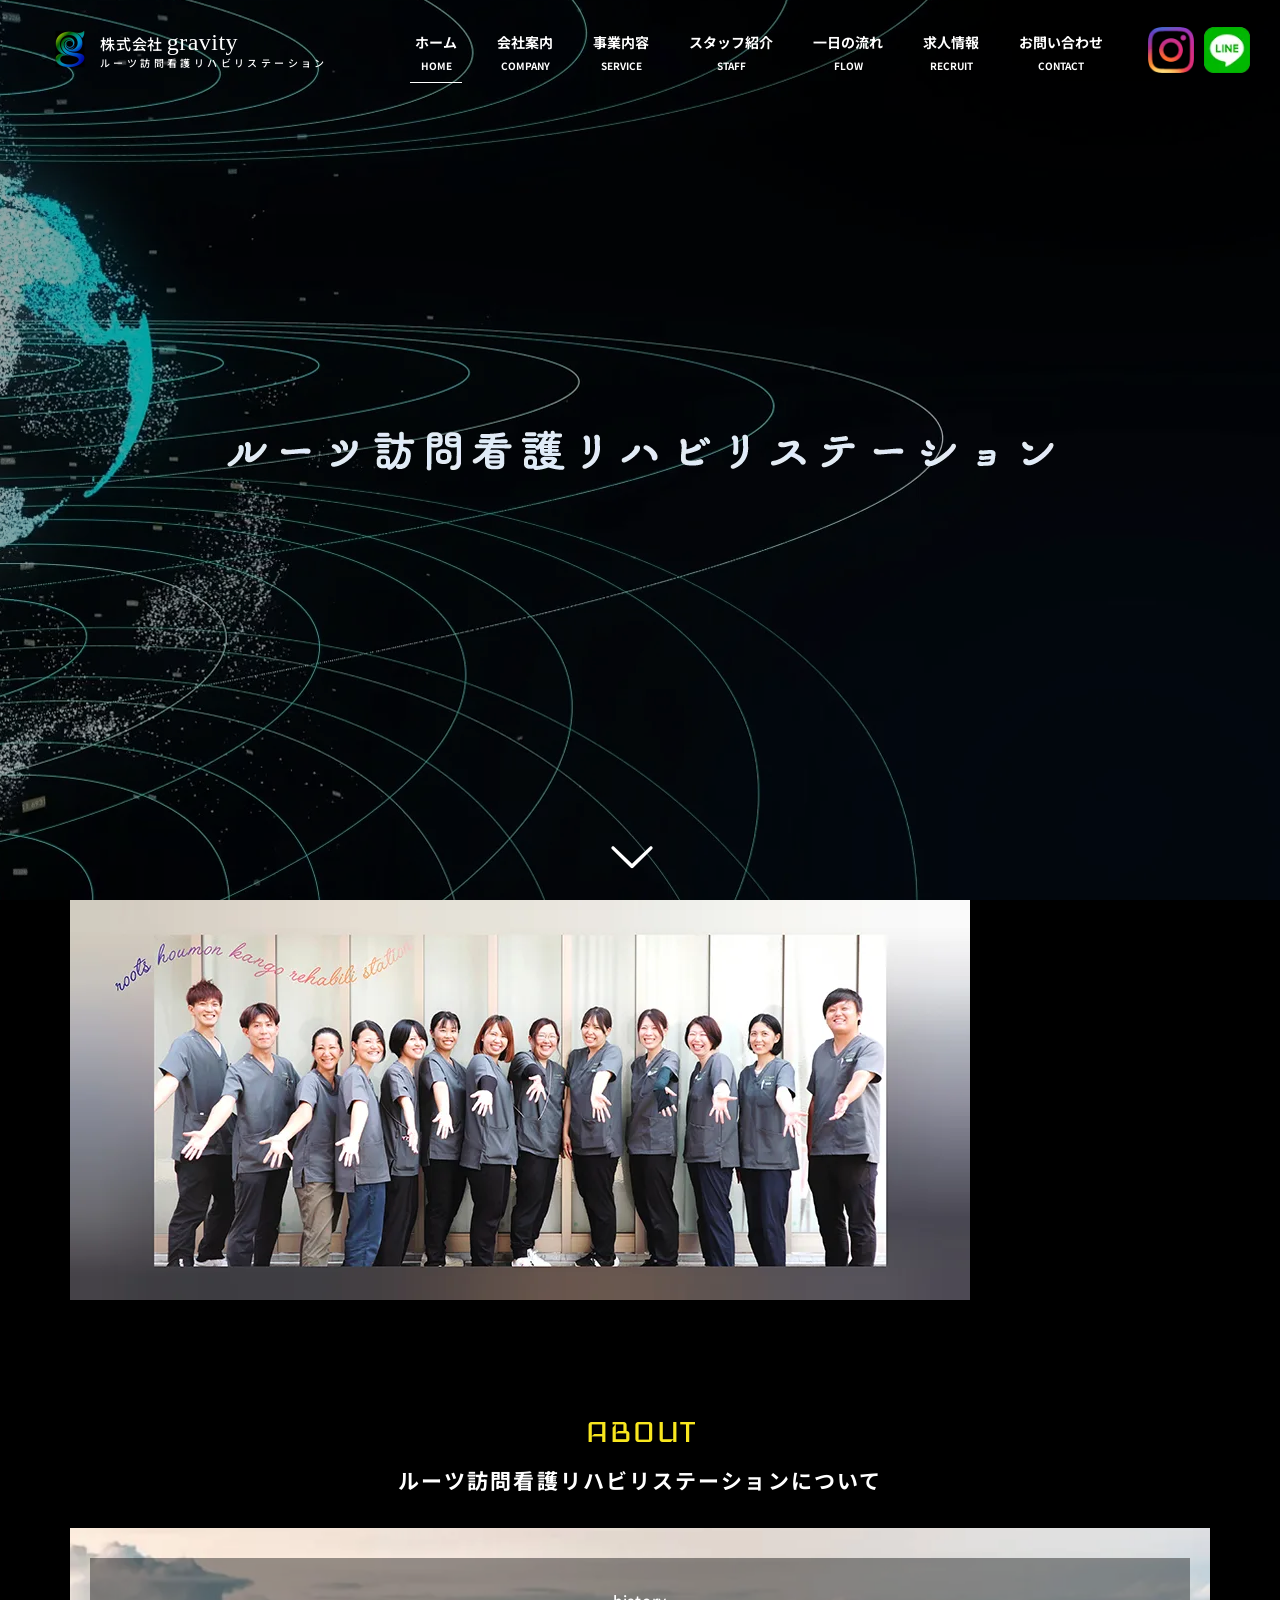
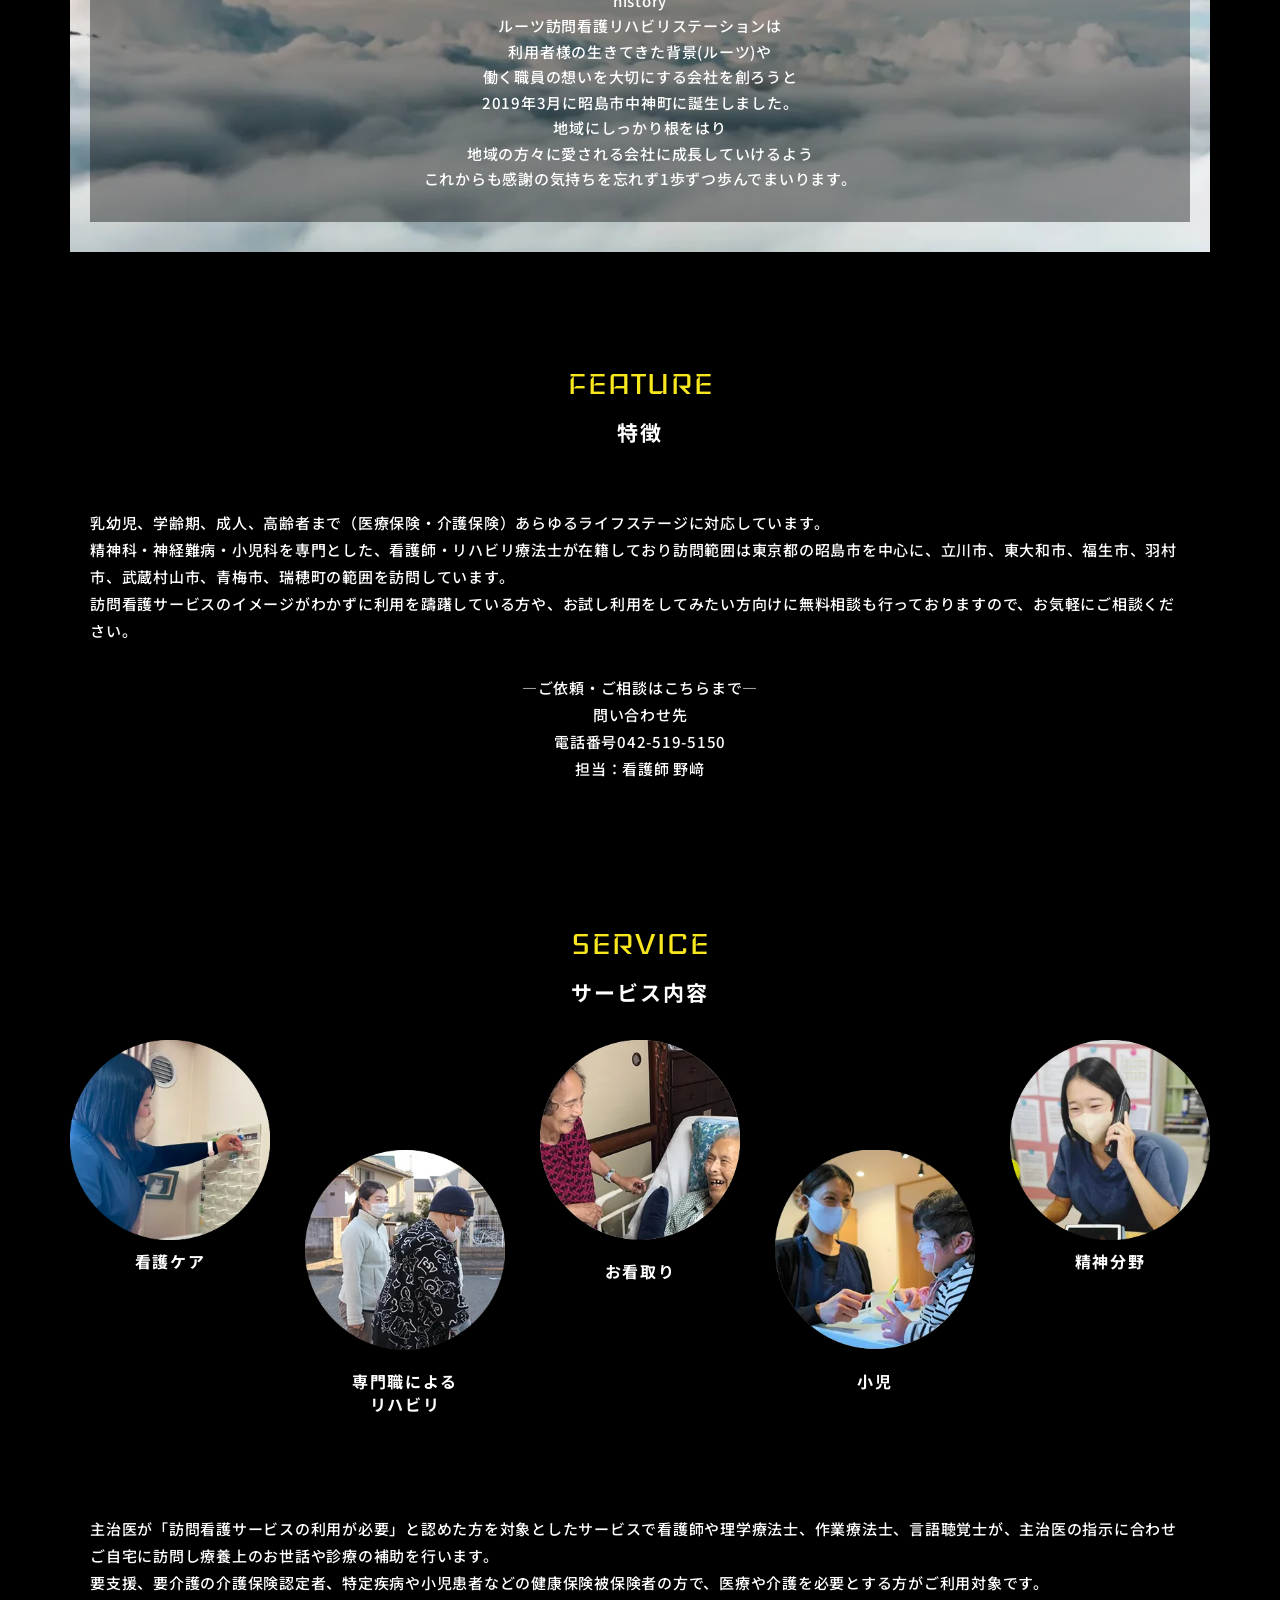
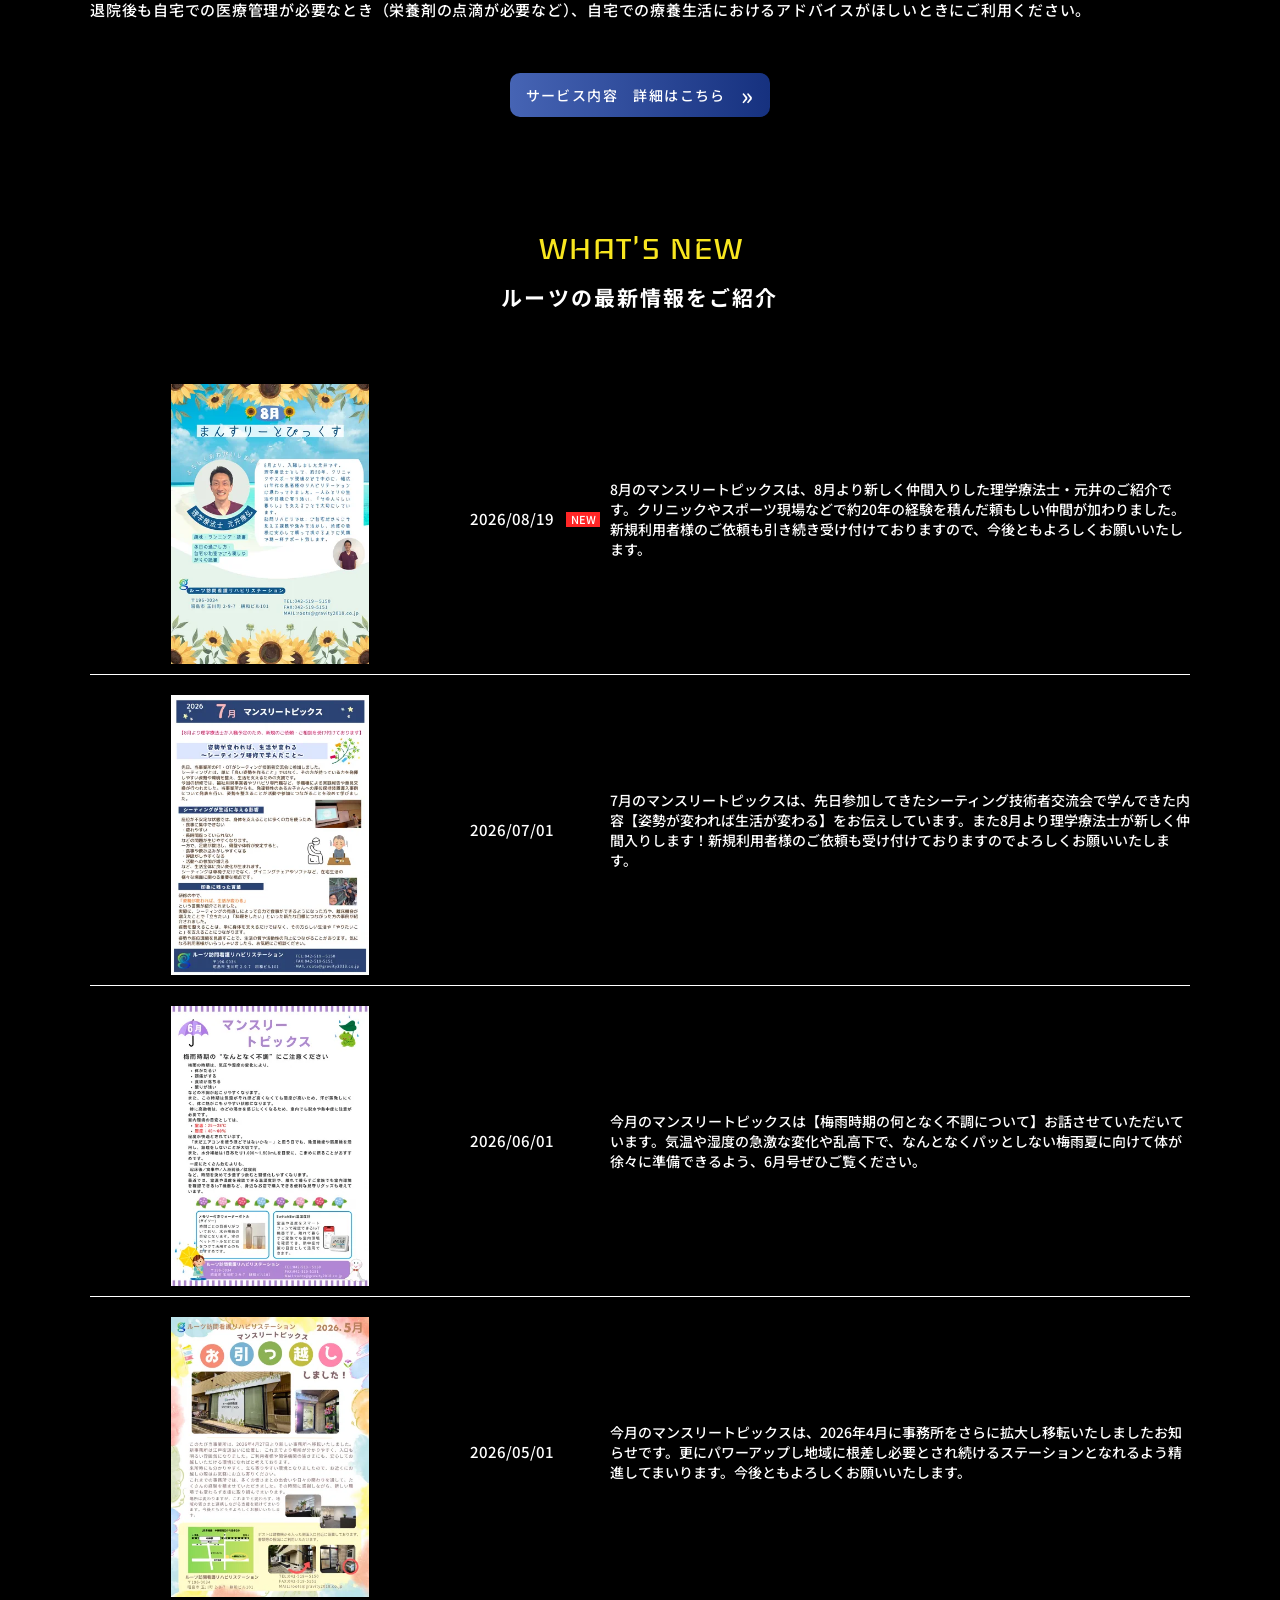
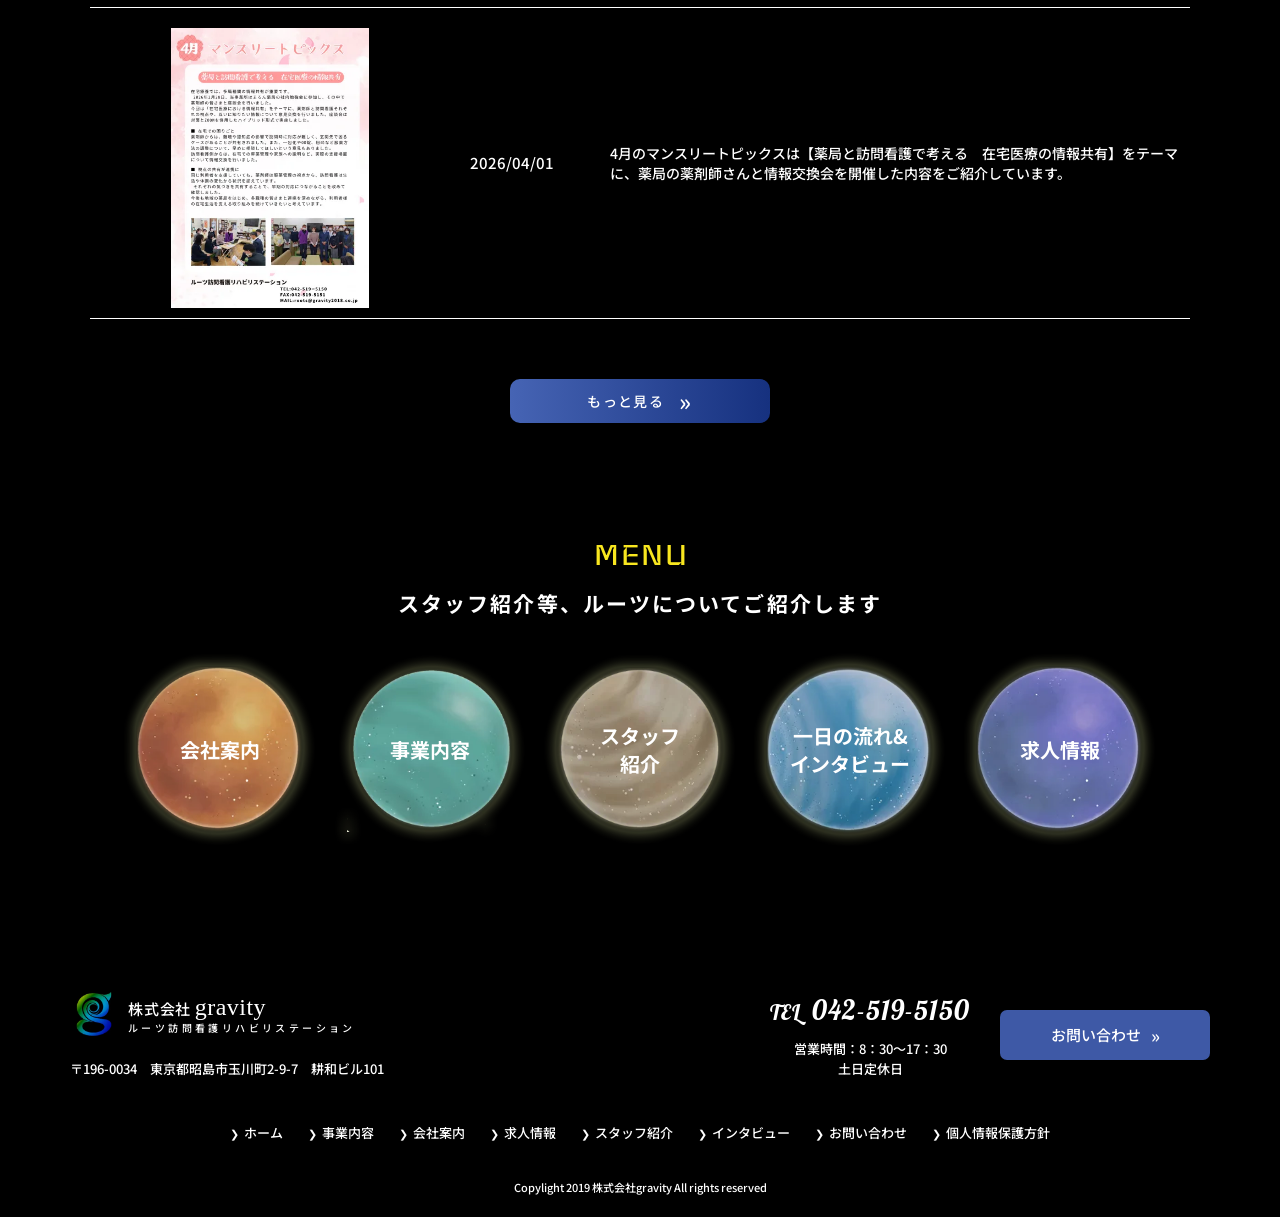
==== commit 0900e6f9: "8月マンスリー記事追加(id141)・スタッフに元井康弘さん(理学療法士)を追加 Co-Authored-By: Claude Fable 5 <noreply@anthropic.com>" ====
--- a/index.html
+++ b/index.html
@@ -6,13 +6,15 @@
 	<meta name="description" content="ルーツ訪問看護リハビリステーションは高齢者向け住宅などにお住まいの方に訪問看護・訪問リハビリ・ケアマネジメントを行っております。経験豊富なスタッフが在宅による訪問看護というサポートで、安心と共に心地よい生活が送れるようお手伝い致します。　訪問看護スタッフも募集中です。">
 	<meta name="viewport" content="width=device-width, initial-scale=1">
 	<meta name="format-detection" content="telephone=no">
+	<link rel="canonical" href="https://www.gravity2018.co.jp/">
 
 	<!-- OGP (公開ドメイン確定後、og:url / og:image を絶対URLに変更する) -->
 	<meta property="og:type" content="website">
+	<meta property="og:url" content="https://www.gravity2018.co.jp/">
 	<meta property="og:title" content="ルーツ訪問看護リハビリステーション｜株式会社gravity">
 	<meta property="og:description" content="昭島市、立川市を中心に訪問看護・訪問リハビリを行うルーツ訪問看護リハビリステーションの公式サイトです。">
 	<meta property="og:site_name" content="ルーツ訪問看護リハビリステーション">
-	<meta property="og:image" content="ogp.png">
+	<meta property="og:image" content="https://www.gravity2018.co.jp/ogp.png">
 	<meta property="og:locale" content="ja_JP">
 	<meta name="twitter:card" content="summary_large_image">
 
